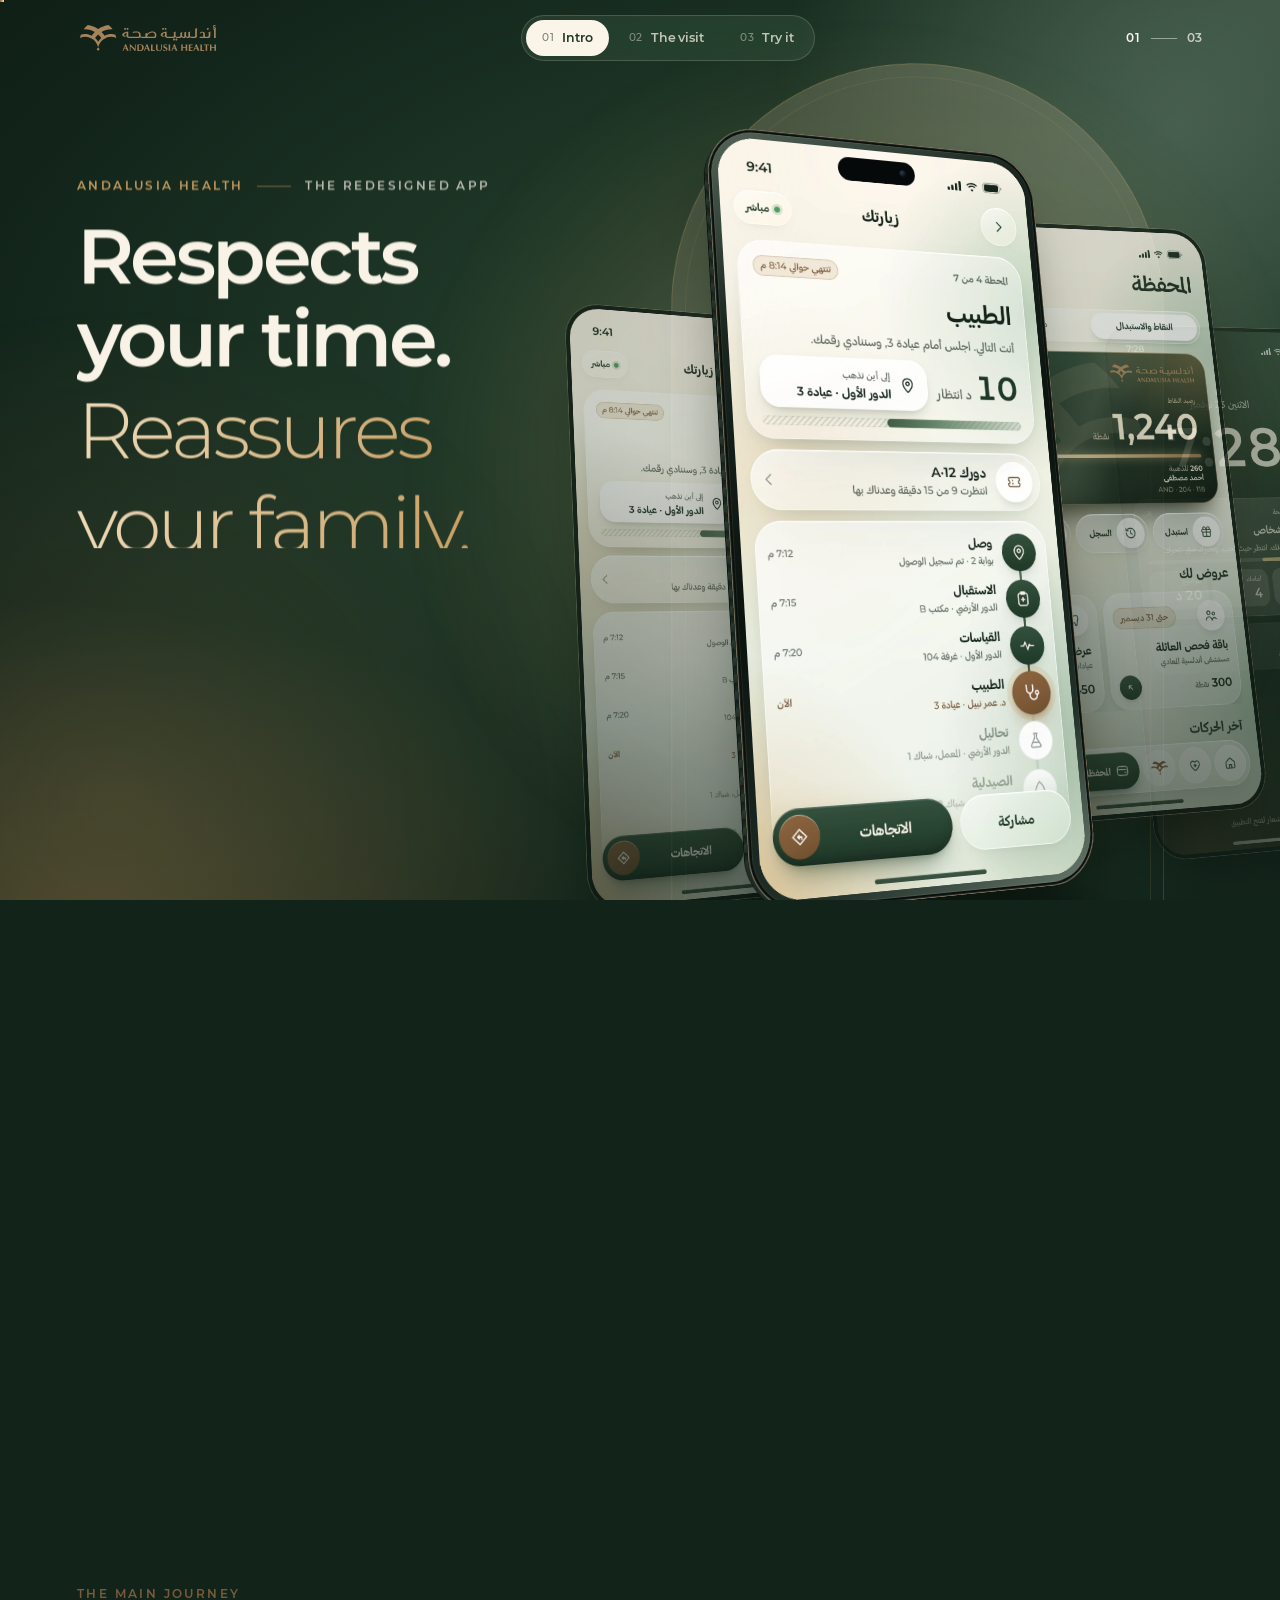
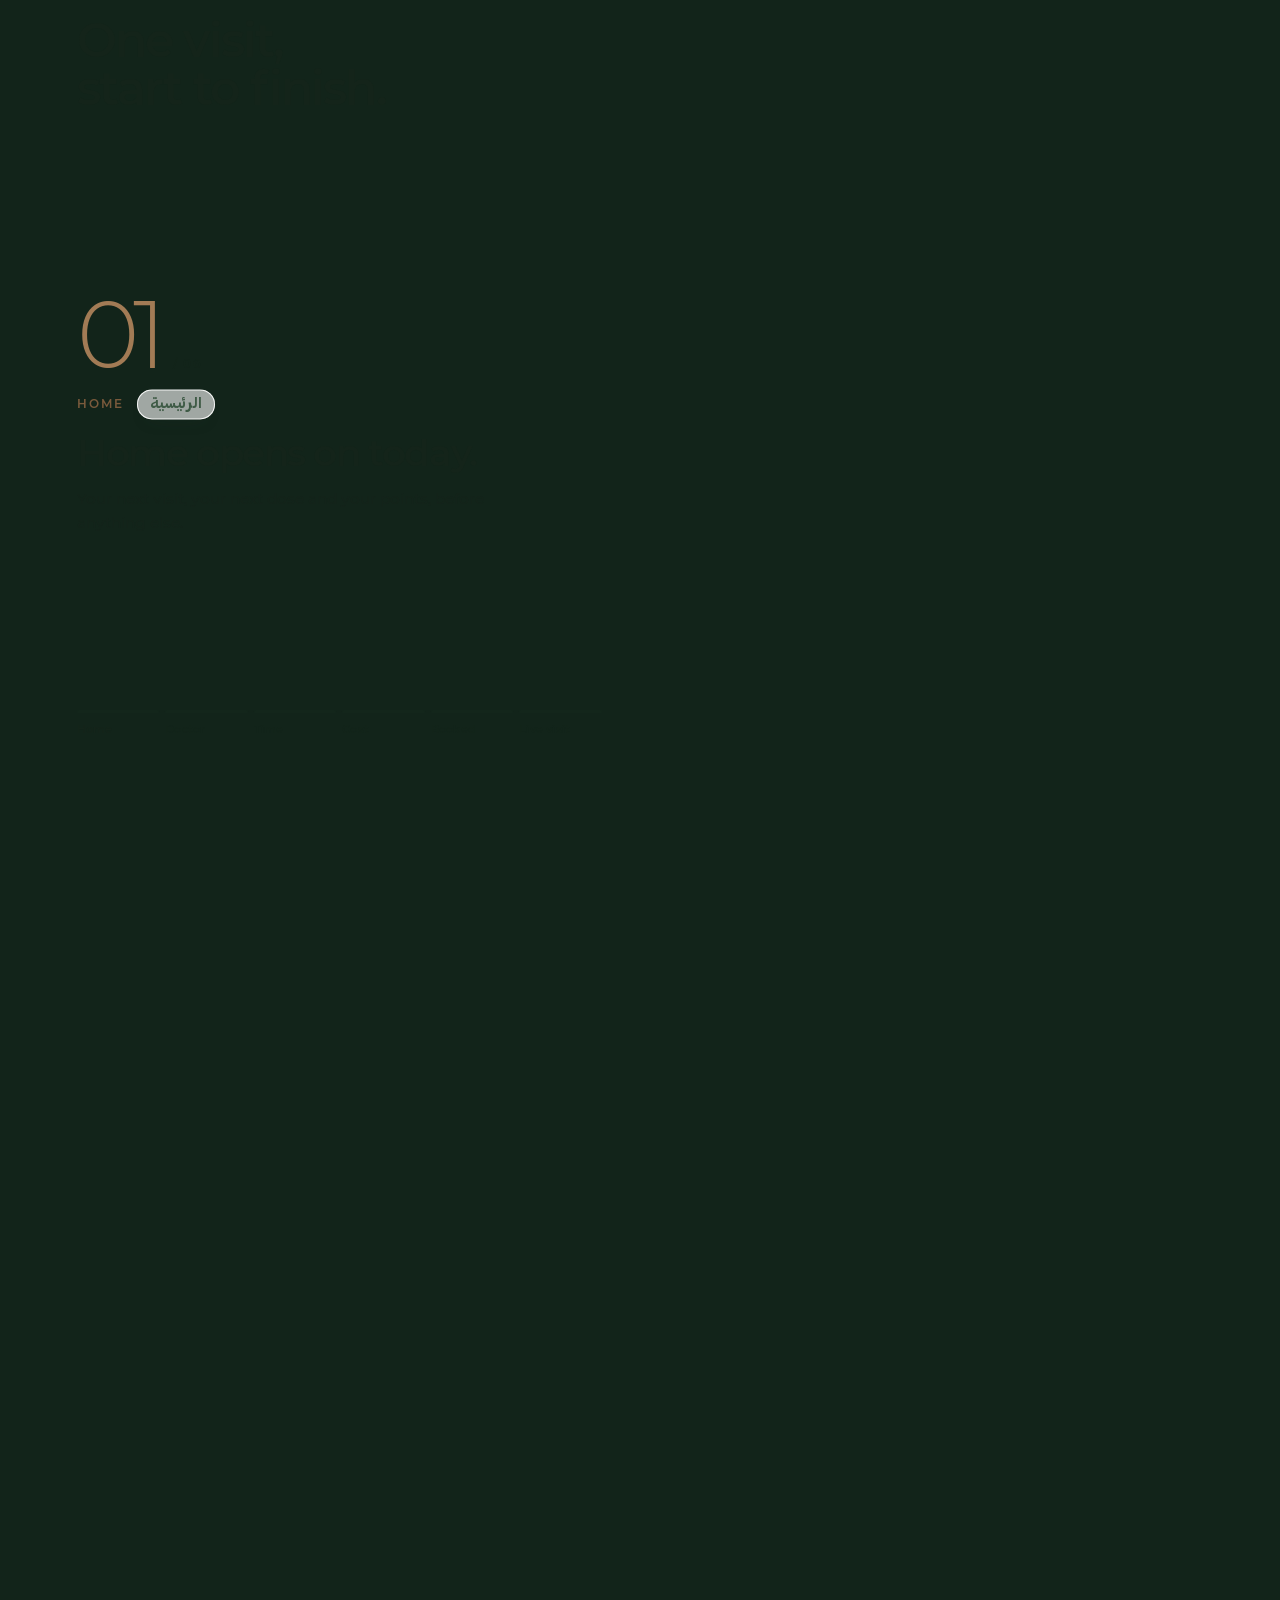
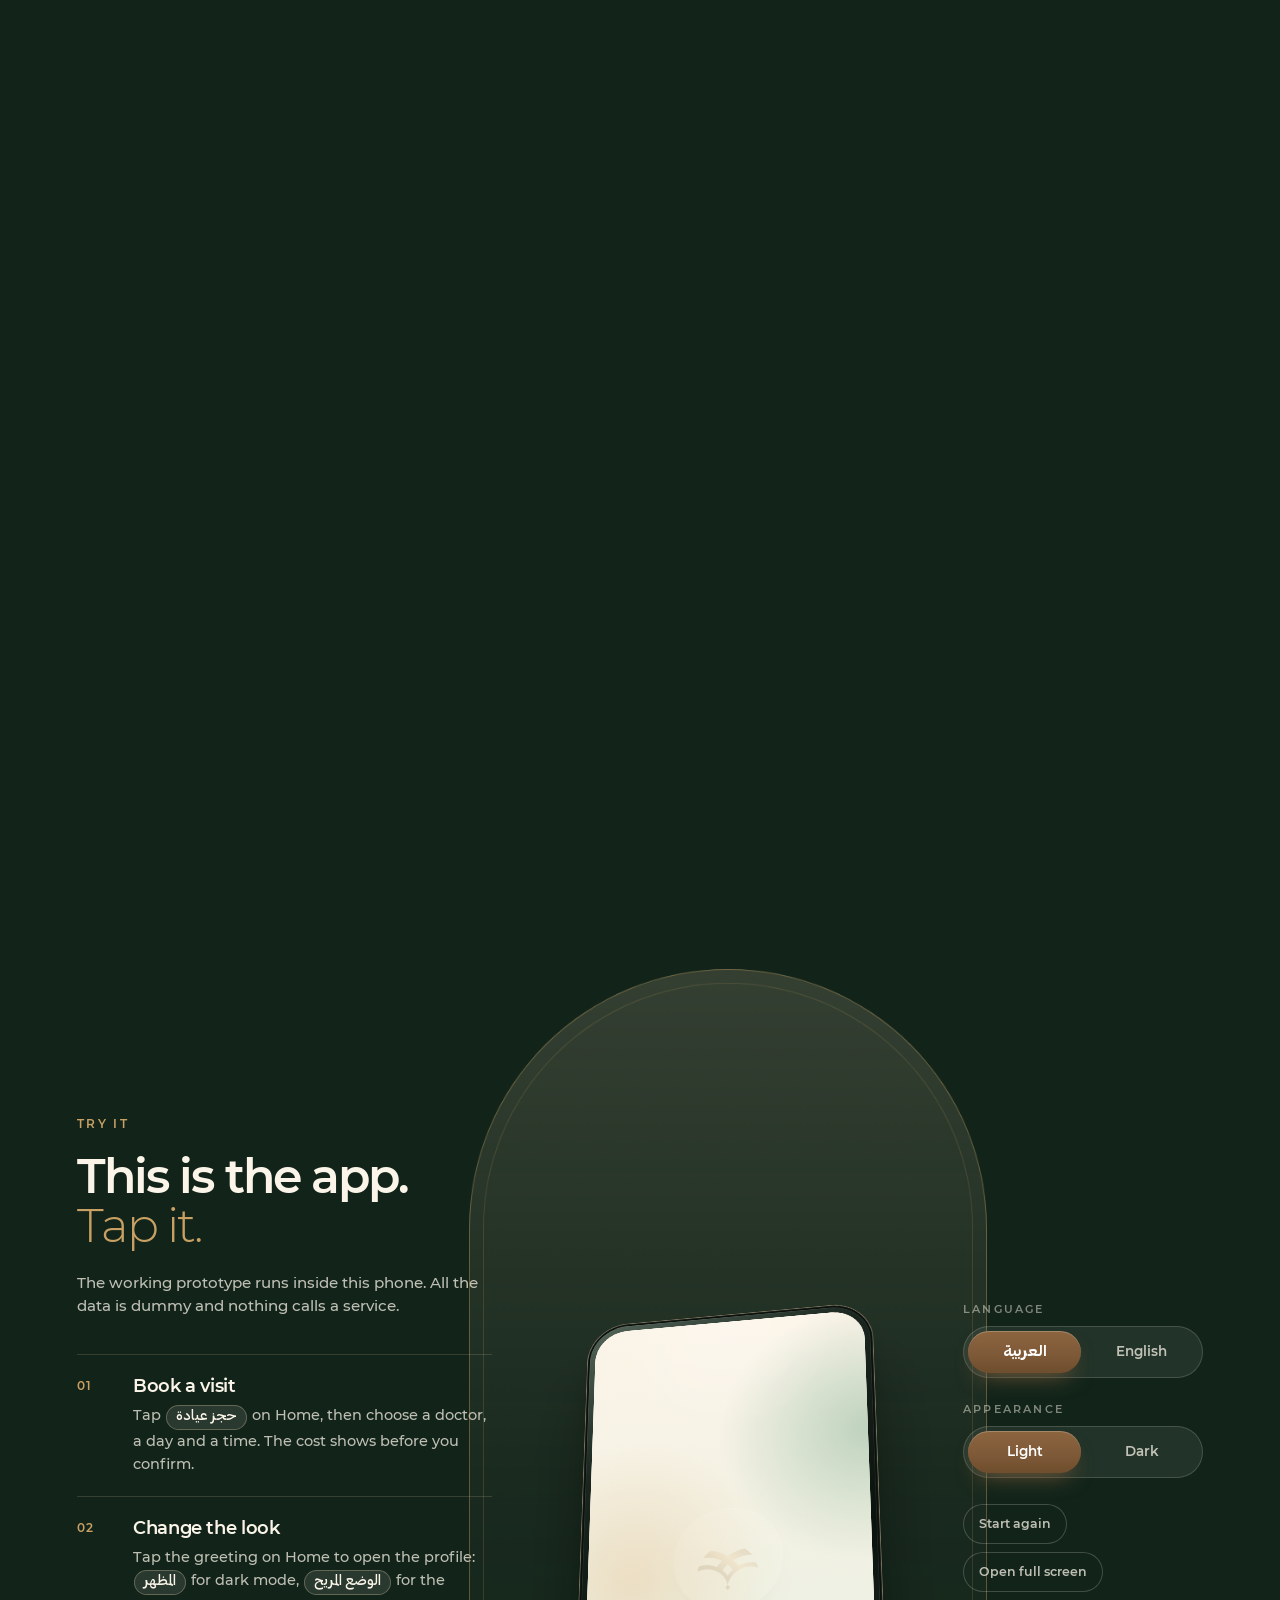
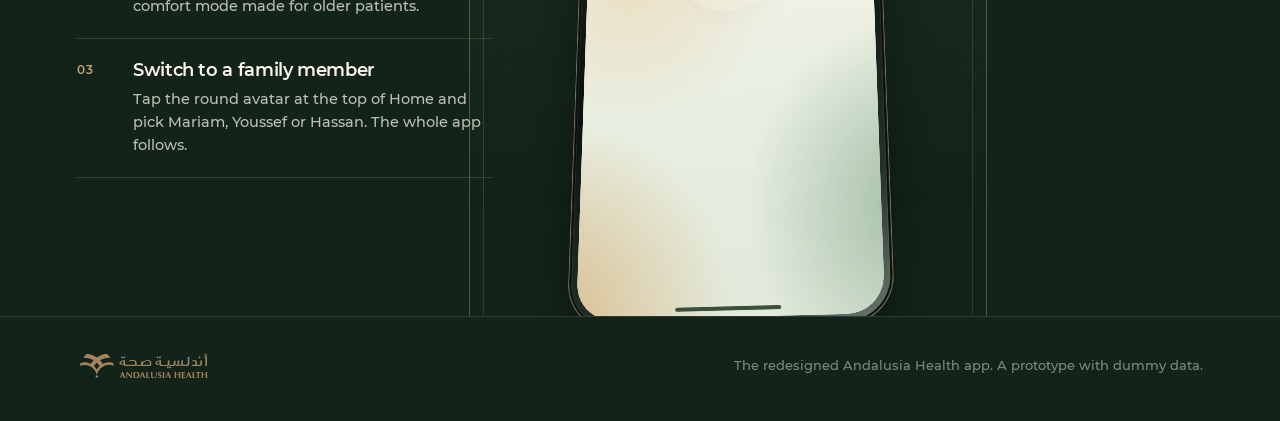
==== app-presentation/index.html @ 41d40d87 "App presentation: animated site, first part (intro, the visit, try it) Co-Authored-By: Claude Opus 5" ====
<!doctype html>
<html lang="en">
<head>
<meta charset="utf-8">
<meta name="viewport" content="width=device-width, initial-scale=1, viewport-fit=cover">
<meta name="theme-color" content="#12241A">
<meta name="format-detection" content="telephone=no">
<link rel="icon" href="data:,">
<title>Andalusia Health — the redesigned app</title>
<link rel="stylesheet" href="css/base.css">
<link rel="stylesheet" href="css/stage.css">
<link rel="stylesheet" href="css/sections.css">
</head>
<body data-tone="dark">
<!--
  Andalusia app presentation. Static, no libraries, no network; opens from file:// and from a sub-path.
  Layers, back to front:  .atmo (fixed light)  ·  main (sections, text)  ·  .stage (fixed 3D phone, shared by the hero and the journey)  ·  .top / .dock (chrome)
  URL switches:  ?static=1  intro finished, no smoothing (stills)   ·   ?capture=1  no clock of its own; driven by window.__site.frame(dtMs, scrollY)
  Scripts are classic (file:// blocks modules). Order matters: data, engine, stage, try, main.
-->

<div class="atmo" aria-hidden="true">
  <div class="atmo-dark"></div>
  <div class="atmo-light"></div>
  <div class="orb orb-a"></div>
  <div class="orb orb-b"></div>
  <div class="words" id="words"></div>
</div>

<header class="top">
  <a class="brand" href="#hero" aria-label="Andalusia Health, back to the start"><img src="assets/brand/lockup.svg" alt="Andalusia Health" width="228" height="51"></a>
  <nav class="dock" id="dock" aria-label="Sections"></nav>
  <div class="count" aria-hidden="true"><b id="count-now">01</b><i></i><span id="count-all">03</span></div>
</header>
<div class="progress" aria-hidden="true"><i id="progress"></i></div>

<!-- the phone: one actor for the hero and the journey -->
<div class="stage" id="stage" aria-hidden="true">
  <div class="rig" id="rig">
    <div class="halo"></div>
    <div class="arch arch-dark"><i></i></div>
    <div class="arch arch-light"><i></i></div>
    <div class="ghosts" id="ghosts"></div>
    <div class="ph-shadow"></div>
    <div class="phone" id="phone">
      <div class="ph-edges" id="ph-edges"></div>
      <div class="ph-body"></div>
      <div class="ph-screen" id="ph-screen"><div class="ph-veil" id="ph-veil"></div></div>
      <div class="ph-island"></div>
      <div class="ph-glare"><i id="ph-glare"></i></div>
      <div class="lifts" id="lifts"></div>
    </div>
  </div>
</div>

<main id="main">

  <!-- ============ HERO ============ -->
  <section class="sec hero" id="hero" data-nav="Intro">
    <div class="hero-copy" id="hero-copy">
      <p class="eyebrow rv" data-d="0.55"><span>Andalusia Health</span><i></i><span>the redesigned app</span></p>
      <h1 class="display">
        <span class="ln"><span class="rv" data-d="0.7">Respects</span></span>
        <span class="ln"><span class="rv" data-d="0.8">your time.</span></span>
        <span class="ln soft"><span class="rv" data-d="0.95">Reassures</span></span>
        <span class="ln soft"><span class="rv" data-d="1.05">your family.</span></span>
      </h1>
      <p class="lede rv" data-d="1.3">One app for the whole visit, from finding a doctor to the pharmacy. It is built as a working prototype, in Arabic and English, and you can tap it further down this page.</p>
      <ul class="facts rv" data-d="1.5">
        <li><b>264</b><span>named screens and states</span></li>
        <li><b>13</b><span>new features</span></li>
        <li><b>6</b><span>layers over every screen</span></li>
      </ul>
    </div>
    <a class="cue" href="#journey" id="cue"><span>Scroll</span><i></i></a>
  </section>

  <!-- ============ SECTION A — ONE VISIT, START TO FINISH (pinned) ============ -->
  <section class="sec journey" id="journey" data-nav="The visit">
    <div class="j-pin">
      <div class="j-copy">
        <header class="j-head">
          <p class="eyebrow dark"><span>The main journey</span></p>
          <h2 class="title">One visit, <br>start to finish.</h2>
        </header>
        <div class="j-steps" id="j-steps"></div>
        <ol class="j-rail" id="j-rail"></ol>
      </div>
    </div>
  </section>

  <!-- ============ SECTION B — TRY IT (live prototype) ============ -->
  <section class="sec try" id="try" data-nav="Try it">
    <div class="try-grid">
      <div class="try-copy">
        <p class="eyebrow"><span>Try it</span></p>
        <h2 class="title light">This is the app.<br><span class="soft">Tap it.</span></h2>
        <p class="lede">The working prototype runs inside this phone. All the data is dummy and nothing calls a service.</p>
        <ol class="hints">
          <li><b>01</b><div><h3>Book a visit</h3><p>Tap <span class="ar" lang="ar" dir="rtl">حجز عيادة</span> on Home, then choose a doctor, a day and a time. The cost shows before you confirm.</p></div></li>
          <li><b>02</b><div><h3>Change the look</h3><p>Tap the greeting on Home to open the profile: <span class="ar" lang="ar" dir="rtl">المظهر</span> for dark mode, <span class="ar" lang="ar" dir="rtl">الوضع المريح</span> for the comfort mode made for older patients.</p></div></li>
          <li><b>03</b><div><h3>Switch to a family member</h3><p>Tap the round avatar at the top of Home and pick Mariam, Youssef or Hassan. The whole app follows.</p></div></li>
        </ol>
      </div>

      <div class="try-phone" id="try-phone">
        <div class="arch arch-try"><i></i></div>
        <div class="live" id="live">
          <div class="live-body"></div>
          <div class="live-screen" id="live-screen">
            <img class="live-poster" id="live-poster" src="assets/screens/home_ar.webp" alt="" loading="lazy" decoding="async">
            <!-- the iframe is added by js/try.js while the page is at rest (the app is a 2 MB single file) -->
            <button type="button" class="live-gate" id="live-gate" hidden><span>Tap to use the app</span></button>
          </div>
        </div>
      </div>

      <div class="try-ctl" id="try-ctl">
        <div class="ctl">
          <span class="ctl-label">Language</span>
          <div class="seg" role="group" aria-label="App language">
            <button type="button" data-lang="ar" class="on" aria-pressed="true"><span class="ar" lang="ar">العربية</span></button>
            <button type="button" data-lang="en" aria-pressed="false">English</button>
          </div>
        </div>
        <div class="ctl">
          <span class="ctl-label">Appearance</span>
          <div class="seg" role="group" aria-label="App appearance">
            <button type="button" data-theme="light" class="on" aria-pressed="true">Light</button>
            <button type="button" data-theme="dark" aria-pressed="false">Dark</button>
          </div>
        </div>
        <div class="ctl ctl-row">
          <button type="button" class="ghost-btn" id="live-restart">Start again</button>
          <a class="ghost-btn" id="live-open" href="assets/app/index.html?lang=ar" target="_blank" rel="noopener">Open full screen</a>
        </div>
      </div>
    </div>
  </section>

  <!-- ============ later sections (ticket 002): empty anchors, in order. Remove `hidden`, add data-nav="Label", fill. ============ -->
  <section class="sec slot" id="features" hidden data-slot="The 13 new features (FEATURES.md 1 to 13), one block each"></section>
  <section class="sec slot" id="layers" hidden data-slot="The six layers: first run, family accounts, comfort mode, dark mode, Arabic right-to-left, presentation mode"></section>
  <section class="sec slot" id="design-system" hidden data-slot="Design system: Andalusia Glass (tokens, type, glass recipe, components)"></section>
  <section class="sec slot" id="before-after" hidden data-slot="Before and after: UX audit, 40 findings"></section>
  <section class="sec slot" id="proposals" hidden data-slot="The two proposals (AI recommendation, needs an operations decision): compensation points at 15 minutes, two-minute call back"></section>
  <section class="sec slot" id="close" hidden data-slot="Close"></section>

</main>

<footer class="foot">
  <img src="assets/brand/lockup.svg" alt="Andalusia Health" width="228" height="51" loading="lazy">
  <p>The redesigned Andalusia Health app. A prototype with dummy data.</p>
</footer>

<script src="js/data.js"></script>
<script src="js/engine.js"></script>
<script src="js/stage.js"></script>
<script src="js/try.js"></script>
<script src="js/main.js"></script>
</body>
</html>
---- app-presentation/css/base.css ----
/* Andalusia app presentation — base: fonts, tokens, type, atmosphere, chrome (ticket 001).
   Colours are the app's own tokens (../10_redesign_film/02_design/tokens.css). Ink is green-black, never grey. Bronze = "yours / selected", green = "act". */

@font-face { font-family: 'Montserrat'; font-weight: 300; font-display: swap; src: url('../assets/fonts/Montserrat-Light.ttf') format('truetype'); }
@font-face { font-family: 'Montserrat'; font-weight: 400; font-display: swap; src: url('../assets/fonts/Montserrat-Regular.ttf') format('truetype'); }
@font-face { font-family: 'Montserrat'; font-weight: 500; font-display: swap; src: url('../assets/fonts/Montserrat-Medium.ttf') format('truetype'); }
@font-face { font-family: 'Montserrat'; font-weight: 600; font-display: swap; src: url('../assets/fonts/Montserrat-SemiBold.ttf') format('truetype'); }
@font-face { font-family: 'Graphik Arabic'; font-weight: 400; font-display: swap; src: url('../assets/fonts/GraphikArabic-Regular.ttf') format('truetype'); }
@font-face { font-family: 'Graphik Arabic'; font-weight: 500; font-display: swap; src: url('../assets/fonts/GraphikArabic-Medium.ttf') format('truetype'); }
@font-face { font-family: 'Graphik Arabic'; font-weight: 600; font-display: swap; src: url('../assets/fonts/GraphikArabic-Semibold.ttf') format('truetype'); }
@font-face { font-family: 'Graphik Arabic'; font-weight: 700; font-display: swap; src: url('../assets/fonts/GraphikArabic-Bold.ttf') format('truetype'); }

:root {
  --green-950: #0A150E;
  --green-940: #12241A;
  --green-900: #1F3828;
  --green-800: #2F4A38;
  --green-700: #3F5B46;
  --green-500: #5E7F63;
  --sage-300: #BFD3C3;
  --sage-200: #DDEADF;
  --sage-100: #EDF3EC;
  --bronze-700: #7A5A3C;
  --bronze-600: #A27B55;
  --gold: #A5845B;
  --bronze-400: #C9A063;
  --bronze-200: #E9D3B0;
  --cream: #FBF4E8;
  --cream-deep: #F3E7D3;
  --ink: #14241A;
  --ink-2: rgba(20, 36, 26, 0.68);
  --ink-3: rgba(20, 36, 26, 0.46);
  --on-dark: #FBF4E8;
  --on-dark-2: rgba(251, 244, 232, 0.74);
  --on-dark-3: rgba(251, 244, 232, 0.48);

  --font: 'Montserrat', 'Graphik Arabic', system-ui, sans-serif;
  --font-ar: 'Graphik Arabic', 'Montserrat', system-ui, sans-serif;
  --ease: cubic-bezier(0.2, 0.8, 0.2, 1);                     /* the app's own curve (FLOW_MAP, motion system) */

  --pad: clamp(22px, 6vw, 104px);                              /* page gutter */
  --top-h: 76px;
}

/* chrome follows the light behind it: js sets data-tone on body */
body[data-tone="dark"]  { --fg: var(--on-dark); --fg-2: var(--on-dark-2); --fg-3: var(--on-dark-3); --hair: rgba(233, 211, 176, 0.2); --chip: rgba(251, 244, 232, 0.07); --chip-edge: rgba(251, 244, 232, 0.16); --chip-on: var(--cream); --chip-on-fg: var(--green-900); }
body[data-tone="light"] { --fg: var(--ink); --fg-2: var(--ink-2); --fg-3: var(--ink-3); --hair: rgba(31, 56, 40, 0.16); --chip: rgba(255, 255, 255, 0.5); --chip-edge: rgba(255, 255, 255, 0.85); --chip-on: var(--green-900); --chip-on-fg: var(--cream); }

*, *::before, *::after { box-sizing: border-box; }
html { -webkit-text-size-adjust: 100%; text-size-adjust: 100%; scrollbar-width: none; }
html::-webkit-scrollbar { display: none; }
body { margin: 0; background: var(--green-940); color: var(--on-dark); font: 500 16px/1.5 var(--font); font-feature-settings: 'tnum' 1, 'lnum' 1; -webkit-font-smoothing: antialiased; -moz-osx-font-smoothing: grayscale; overflow-x: hidden; }
img { display: block; max-width: 100%; }
a { color: inherit; text-decoration: none; }
button { font: inherit; color: inherit; background: none; border: 0; padding: 0; cursor: pointer; }
h1, h2, h3, p, ul, ol { margin: 0; padding: 0; }
ul, ol { list-style: none; }
.ar { font-family: var(--font-ar); letter-spacing: 0; }
:focus-visible { outline: 2px solid var(--bronze-400); outline-offset: 3px; border-radius: 8px; }

/* ---------------------------------------------------------------- type */
.eyebrow { display: flex; align-items: center; gap: 14px; font: 600 12px/1 var(--font); letter-spacing: 0.2em; text-transform: uppercase; color: var(--bronze-400); }
.eyebrow i { width: 34px; height: 1px; background: currentColor; opacity: 0.6; }
.eyebrow span + i + span { color: var(--on-dark-2); }
.eyebrow.dark { color: var(--bronze-700); }
.display { font: 600 clamp(44px, 6.1vw, 104px)/0.98 var(--font); letter-spacing: -0.045em; color: var(--cream); }
.display .ln { display: block; overflow: hidden; padding: 0.04em 0 0.24em; margin: -0.04em 0 -0.24em; }
.display .ln > span { display: block; }
.display .soft { font-weight: 300; letter-spacing: -0.05em; color: var(--bronze-200); }
.display .ln.soft { padding-bottom: 0.02em; }
.display .soft > span { background: linear-gradient(100deg, #F1DDBB 0%, #C9A063 62%, #A5845B 100%); -webkit-background-clip: text; background-clip: text; color: transparent; padding: 0 0.06em 0.22em 0; }   /* the padding keeps the descenders inside the painted area */
.title { font: 600 clamp(32px, 3.7vw, 60px)/1.02 var(--font); letter-spacing: -0.04em; color: var(--ink); }
.title.light { color: var(--cream); }
.title .soft { font-weight: 300; color: var(--bronze-400); }
.lede { font: 500 clamp(15px, 1.18vw, 19px)/1.55 var(--font); color: var(--on-dark-2); max-width: 34em; }

/* ---------------------------------------------------------------- atmosphere (fixed; opacity and transform only) */
.atmo { position: fixed; inset: 0; z-index: 0; overflow: hidden; pointer-events: none; contain: strict; }
.atmo-dark, .atmo-light { position: absolute; inset: 0; }
.atmo-dark {
  background:
    radial-gradient(70% 60% at 6% 104%, rgba(201, 160, 99, 0.26) 0%, rgba(201, 160, 99, 0) 62%),
    radial-gradient(60% 55% at 100% 0%, rgba(94, 127, 99, 0.34) 0%, rgba(94, 127, 99, 0) 64%),
    radial-gradient(120% 95% at 72% 44%, #2C4735 0%, #1F3828 30%, #12241A 64%, #0A150E 100%);
}
.atmo-light {
  opacity: 0; will-change: opacity;
  background:
    radial-gradient(64% 56% at 0% 100%, rgba(233, 211, 176, 0.95) 0%, rgba(233, 211, 176, 0) 64%),
    radial-gradient(58% 60% at 100% 78%, rgba(191, 211, 195, 0.9) 0%, rgba(191, 211, 195, 0) 66%),
    radial-gradient(50% 44% at 96% 0%, rgba(221, 234, 223, 0.95) 0%, rgba(221, 234, 223, 0) 70%),
    linear-gradient(180deg, #FBF4E8 0%, #F4F1E4 46%, #E4EDE2 100%);
}
.orb { position: absolute; border-radius: 50%; will-change: transform; }
.orb-a { width: 78vmax; height: 78vmax; left: -30vmax; top: 34vh; background: radial-gradient(closest-side, rgba(201, 160, 99, 0.16), rgba(201, 160, 99, 0)); }
.orb-b { width: 64vmax; height: 64vmax; right: -24vmax; top: -22vmax; background: radial-gradient(closest-side, rgba(191, 211, 195, 0.2), rgba(191, 211, 195, 0)); }
/* the screen names of the journey, very large, behind the phone */
.words { position: absolute; inset: 0; }
.words span { position: absolute; left: 0; right: 0; top: 50%; margin-top: -0.62em; text-align: center; white-space: nowrap; font: 700 200px/1.24 var(--font-ar); color: rgba(31, 56, 40, 0.048); opacity: 0; will-change: transform, opacity; direction: rtl; }

/* ---------------------------------------------------------------- chrome: lock-up, section dock, counter, progress */
.top { position: fixed; z-index: 30; left: 0; right: 0; top: 0; height: var(--top-h); padding: 0 var(--pad); display: flex; align-items: center; justify-content: space-between; pointer-events: none; opacity: 0; }
.top > * { pointer-events: auto; }
.brand img { height: 32px; width: auto; }
.dock { display: flex; gap: 4px; padding: 5px; border-radius: 999px; background: var(--chip); box-shadow: inset 0 0 0 1px var(--chip-edge); -webkit-backdrop-filter: blur(18px) saturate(140%); backdrop-filter: blur(18px) saturate(140%); transition: background 0.5s var(--ease), box-shadow 0.5s var(--ease); }
.dock a { position: relative; display: flex; align-items: center; gap: 8px; height: 36px; padding: 0 16px; border-radius: 999px; font: 600 12.5px/1 var(--font); letter-spacing: -0.005em; color: var(--fg-2); transition: color 0.4s var(--ease), background 0.4s var(--ease); white-space: nowrap; }
.dock a b { font-weight: 500; font-size: 10.5px; letter-spacing: 0.04em; opacity: 0.6; }
.dock a:hover { color: var(--fg); }
.dock a.on { background: var(--chip-on); color: var(--chip-on-fg); }
.count { display: flex; align-items: center; gap: 10px; font: 600 12px/1 var(--font); letter-spacing: 0.06em; color: var(--fg-2); transition: color 0.5s var(--ease); min-width: 86px; justify-content: flex-end; }
.count b { color: var(--fg); font-weight: 600; }
.count i { width: 26px; height: 1px; background: var(--fg-3); }
.progress { position: fixed; z-index: 31; left: 0; right: 0; top: 0; height: 2px; pointer-events: none; }
.progress i { display: block; height: 100%; width: 100%; transform-origin: 0 50%; transform: scaleX(0); background: linear-gradient(90deg, #8C653F, #C9A063 60%, #E9D3B0); will-change: transform; }

/* ---------------------------------------------------------------- sections: shared */
main { position: relative; z-index: 3; max-width: 100vw; }
.sec { position: relative; }
.sec[hidden] { display: none; }
.foot { position: relative; z-index: 3; display: flex; align-items: center; justify-content: space-between; gap: 24px; padding: 34px var(--pad) 40px; border-top: 1px solid rgba(233, 211, 176, 0.14); color: var(--on-dark-3); font-size: 13px; }
.foot img { height: 30px; width: auto; }

/* text that rises out of a mask on load (js sets --rv from 0 to 1) */
.rv { --rv: 0; transform: translate3d(0, calc((1 - var(--rv)) * 105%), 0); opacity: calc(var(--rv) * 1.6); will-change: transform, opacity; }
.lede.rv, .facts.rv, .eyebrow.rv, .cue.rv { transform: translate3d(0, calc((1 - var(--rv)) * 26px), 0); opacity: var(--rv); }

@media (max-width: 760px) {
  :root { --top-h: 60px; }
  .brand img { height: 26px; }
  /* on a phone, content scrolls under the lock-up: a soft backing in the colour of the light behind it */
  .top::before { content: ''; position: absolute; left: 0; right: 0; top: 0; height: 92px; z-index: -1; pointer-events: none; transition: opacity 0.5s var(--ease); background: linear-gradient(180deg, rgba(13, 27, 19, 0.94) 0%, rgba(13, 27, 19, 0.8) 52%, rgba(13, 27, 19, 0) 100%); }
  body[data-tone="light"] .top::before { opacity: 0; }
  .top .dock { position: fixed; left: 50%; bottom: calc(14px + env(safe-area-inset-bottom, 0px)); transform: translateX(-50%); }
  .dock a { height: 40px; padding: 0 15px; }
  .dock a:not(.on) span { display: none; }
  .dock a:not(.on) b { font-size: 12px; opacity: 0.8; }
  .foot { flex-direction: column; align-items: flex-start; padding-bottom: 96px; }
}

@media (prefers-reduced-motion: reduce) {
  .dock, .dock a, .count { transition: none; }
}
---- app-presentation/css/stage.css ----
/* Andalusia app presentation — the 3D phone stage (ticket 001).
   One fixed phone, shared by the hero and the journey. Everything is in the app's 390 x 844 space (body 414 x 868) and scaled by js.
   Only transform and opacity change per frame. No opacity on .rig or .phone: it would flatten the 3D. */

.stage { position: fixed; inset: 0; z-index: 2; visibility: hidden; pointer-events: none; overflow: hidden; perspective: 1700px; contain: strict; }
.rig { position: absolute; left: 0; top: 0; width: 0; height: 0; transform-style: preserve-3d; will-change: transform; }

/* light behind the phone */
.halo { position: absolute; left: -620px; top: -620px; width: 1240px; height: 1240px; border-radius: 50%; background: radial-gradient(closest-side, rgba(233, 211, 176, 0.3), rgba(201, 160, 99, 0.1) 46%, rgba(201, 160, 99, 0) 72%); will-change: transform, opacity; }

/* the arch: the app's own signature (a luminous niche with a hairline bronze inner line) */
.arch { position: absolute; left: -300px; top: -560px; width: 600px; height: 1180px; border-radius: 300px 300px 36px 36px; will-change: transform, opacity; }
.arch i { position: absolute; inset: 16px; border-radius: 284px 284px 24px 24px; }
.arch-dark { background: linear-gradient(180deg, rgba(233, 211, 176, 0.24) 0%, rgba(233, 211, 176, 0.07) 46%, rgba(233, 211, 176, 0) 82%); box-shadow: inset 0 0 0 1px rgba(201, 160, 99, 0.42); }
.arch-dark i { box-shadow: inset 0 0 0 1px rgba(201, 160, 99, 0.2); }
.arch-light { opacity: 0; background: linear-gradient(180deg, rgba(255, 255, 255, 0.82) 0%, rgba(255, 255, 255, 0.36) 50%, rgba(255, 255, 255, 0) 86%); box-shadow: inset 0 0 0 1px rgba(255, 255, 255, 0.9), 0 40px 90px -50px rgba(31, 56, 40, 0.3); }
.arch-light i { box-shadow: inset 0 0 0 1px rgba(162, 123, 85, 0.34); }

/* other screens of the app, fanned out behind the phone */
.ghosts { position: absolute; left: 0; top: 0; transform-style: preserve-3d; }
.ghost { position: absolute; left: -195px; top: -422px; width: 390px; height: 844px; border-radius: 46px; overflow: hidden; background: #1a2a20; box-shadow: 0 0 0 6px #0c1711, 0 0 0 7px rgba(233, 211, 176, 0.26), 0 60px 90px -30px rgba(0, 0, 0, 0.55); will-change: transform, opacity; opacity: 0; backface-visibility: hidden; }
.ghost img { width: 100%; height: 100%; }
.ghost::after { content: ''; position: absolute; inset: 0; background: linear-gradient(200deg, rgba(10, 21, 14, 0) 30%, rgba(10, 21, 14, 0.5) 100%); }

.ph-shadow { position: absolute; left: -330px; top: 270px; width: 660px; height: 300px; border-radius: 50%; background: radial-gradient(closest-side, rgba(4, 10, 6, 0.6), rgba(4, 10, 6, 0.26) 52%, rgba(4, 10, 6, 0) 76%); will-change: transform, opacity; }

/* ---------------------------------------------------------------- the phone */
.phone { position: absolute; left: -207px; top: -434px; width: 414px; height: 868px; transform-style: preserve-3d; will-change: transform; }
.ph-edges { position: absolute; inset: 0; transform-style: preserve-3d; }
.ph-edges i { position: absolute; inset: 0; border-radius: 59px; background: #121c16; }
.ph-edges i:nth-child(odd) { background: #2b3a31; }
.ph-edges i:last-child { background: #0b120e; box-shadow: 0 50px 80px -20px rgba(4, 10, 6, 0.5); }
.ph-body { position: absolute; inset: 0; border-radius: 59px; background: linear-gradient(150deg, #56675b 0%, #1a261f 22%, #0b120e 52%, #22312a 82%, #6a7a6d 100%); box-shadow: inset 0 0 0 1.2px rgba(233, 211, 176, 0.5), inset 0 0 0 4px #0a100c, inset 0 0 0 5px rgba(255, 255, 255, 0.07); }
.ph-screen { position: absolute; left: 12px; top: 12px; width: 390px; height: 844px; border-radius: 47px; overflow: hidden; background: #f4eee1; transform: translateZ(0.5px); }
.scr { position: absolute; inset: 0; will-change: transform, opacity; visibility: hidden; backface-visibility: hidden; }
.scr img { width: 100%; height: 100%; }
.scr i { position: absolute; inset: 0; background: #14241A; opacity: 0; will-change: opacity; }
.plate { position: absolute; z-index: 10; overflow: hidden; opacity: 0; visibility: hidden; will-change: opacity; }
.plate img { position: absolute; max-width: none; width: 390px; height: 844px; filter: blur(20px) saturate(0.75) brightness(0.92); }
.plate::after { content: ''; position: absolute; inset: 0; border-radius: inherit; box-shadow: inset 0 3px 14px rgba(20, 36, 26, 0.26), inset 0 0 0 1px rgba(20, 36, 26, 0.06); }
.ph-veil { position: absolute; inset: 0; z-index: 20; background: #14241A; opacity: 0; will-change: opacity; pointer-events: none; }
.ph-island { position: absolute; left: 50%; top: 23px; width: 98px; height: 29px; margin-left: -49px; border-radius: 16px; background: #06090a; transform: translateZ(0.8px); box-shadow: inset 0 0 0 1px rgba(255, 255, 255, 0.05); }
.ph-island::after { content: ''; position: absolute; right: 11px; top: 10px; width: 9px; height: 9px; border-radius: 50%; background: radial-gradient(circle at 35% 35%, #2b3f52, #0a0f14 62%); }
.ph-glare { position: absolute; left: 12px; top: 12px; width: 390px; height: 844px; border-radius: 47px; overflow: hidden; transform: translateZ(1px); }
.ph-glare i { position: absolute; left: -100%; top: 0; width: 300%; height: 100%; background: linear-gradient(105deg, rgba(255, 255, 255, 0) 38%, rgba(255, 255, 255, 0.2) 47%, rgba(255, 255, 255, 0.05) 52%, rgba(255, 255, 255, 0) 60%); will-change: transform, opacity; }

/* cards of the screen lifted off the glass: the same pixels, cut out and brought forward */
.lifts { position: absolute; left: 12px; top: 12px; width: 390px; height: 844px; transform-style: preserve-3d; }
.lift { position: absolute; will-change: transform, opacity; opacity: 0; transform-style: preserve-3d; }
.lift .cut { position: absolute; inset: 0; overflow: hidden; box-shadow: inset 0 0 0 1px rgba(255, 255, 255, 0.7); }
.lift .cut img { position: absolute; max-width: none; width: 390px; height: 844px; }
.lift .cut::after { content: ''; position: absolute; inset: 0; border-radius: inherit; box-shadow: inset 0 0 0 1px rgba(255, 255, 255, 0.75), inset 0 1.5px 0 rgba(255, 255, 255, 0.95); }
.lift .sh { position: absolute; left: 6%; right: 6%; top: 30%; bottom: -22%; border-radius: 40px; background: radial-gradient(closest-side, rgba(20, 36, 26, 0.5), rgba(20, 36, 26, 0)); transform: translateZ(-1px); will-change: opacity; }
---- app-presentation/css/sections.css ----
/* Andalusia app presentation — sections: hero, the journey (pinned), try it (ticket 001). */

/* ================================================================ HERO */
.hero { height: 165vh; height: 165svh; }
.hero-copy { position: sticky; top: 0; height: 100vh; height: 100svh; width: min(56vw, 860px); padding: calc(var(--top-h) + 2vh) 0 6vh var(--pad); display: flex; flex-direction: column; justify-content: center; gap: clamp(18px, 2.6vh, 30px); will-change: transform, opacity; }
.hero-copy .lede { max-width: 27em; }
.facts { display: flex; gap: clamp(18px, 2.4vw, 40px); margin-top: clamp(4px, 1.4vh, 16px); }
.facts li { display: flex; flex-direction: column; gap: 8px; padding-left: clamp(14px, 1.4vw, 22px); border-left: 1px solid rgba(233, 211, 176, 0.24); }
.facts b { font: 600 clamp(26px, 2.5vw, 40px)/1 var(--font); letter-spacing: -0.04em; color: var(--cream); }
.facts span { font: 500 12.5px/1.3 var(--font); color: var(--on-dark-3); max-width: 10em; }
.cue { position: absolute; left: var(--pad); top: calc(100vh - 64px); top: calc(100svh - 64px); display: flex; align-items: center; gap: 14px; font: 600 11px/1 var(--font); letter-spacing: 0.22em; text-transform: uppercase; color: var(--on-dark-2); }
.cue i { position: relative; width: 64px; height: 1px; background: rgba(233, 211, 176, 0.25); overflow: hidden; }
.cue i::after { content: ''; position: absolute; inset: 0; background: var(--bronze-400); transform: translateX(-100%); animation: cue 2.4s var(--ease) infinite; }
@keyframes cue { 0% { transform: translateX(-100%); } 55%, 100% { transform: translateX(100%); } }

/* ================================================================ SECTION A — THE JOURNEY */
.journey { height: 640vh; }                                        /* js sets the real height from the number of steps */
.j-pin { position: sticky; top: 0; height: 100vh; height: 100svh; overflow: hidden; }
.j-copy { position: absolute; left: var(--pad); top: calc(var(--top-h) + 3vh); bottom: 5vh; width: min(41vw, 600px); display: flex; flex-direction: column; }
.j-head { display: flex; flex-direction: column; gap: 16px; will-change: transform, opacity; }
.j-steps { position: relative; flex: 1; min-height: 0; }
.j-step { position: absolute; left: 0; right: 0; top: 50%; opacity: 0; will-change: transform, opacity; pointer-events: none; }
.j-step .in { transform: translateY(-46%); display: flex; flex-direction: column; gap: 14px; }
.j-step .num { display: flex; align-items: baseline; gap: 12px; font: 300 clamp(60px, 7.4vw, 124px)/0.86 var(--font); letter-spacing: -0.06em; color: var(--bronze-600); }
.j-step .num small { font: 600 12px/1 var(--font); letter-spacing: 0.14em; color: var(--ink-3); }
.j-step .k { display: flex; align-items: center; gap: 12px; font: 600 12px/1 var(--font); letter-spacing: 0.18em; text-transform: uppercase; color: var(--bronze-700); }
.j-step .k .ar { font: 600 15px/1 var(--font-ar); letter-spacing: 0; color: var(--green-700); padding: 7px 13px 8px; border-radius: 999px; background: rgba(255, 255, 255, 0.6); box-shadow: inset 0 0 0 1px rgba(255, 255, 255, 0.9), 0 8px 18px -12px rgba(31, 56, 40, 0.4); }
.j-step h3 { font: 600 clamp(26px, 2.9vw, 46px)/1.06 var(--font); letter-spacing: -0.038em; color: var(--ink); max-width: 13em; }
.j-step .note { font: 500 clamp(15px, 1.2vw, 18px)/1.55 var(--font); color: var(--ink-2); max-width: 27em; }

.j-rail { display: flex; gap: 6px; will-change: opacity; }
.j-rail li { flex: 1; min-width: 0; }
.j-rail button { display: block; width: 100%; text-align: left; padding: 12px 0 4px; }
.j-rail i { display: block; height: 3px; border-radius: 3px; background: rgba(31, 56, 40, 0.13); overflow: hidden; }
.j-rail i::after { content: ''; display: block; height: 100%; border-radius: 3px; background: linear-gradient(90deg, #8C653F, #A27B55); transform-origin: 0 50%; transform: scaleX(var(--f, 0)); }
.j-rail span { display: block; margin-top: 10px; font: 600 11px/1.2 var(--font); letter-spacing: 0.02em; color: var(--ink-3); white-space: nowrap; overflow: hidden; text-overflow: ellipsis; transition: color 0.3s var(--ease); }
.j-rail li.on span { color: var(--ink); }

/* ================================================================ SECTION B — TRY IT */
.try { overflow: hidden; overflow: clip; min-height: 100vh; min-height: 100svh; padding: clamp(96px, 15vh, 170px) var(--pad) clamp(80px, 12vh, 140px); display: flex; align-items: center; }
.try-grid { width: 100%; display: grid; grid-template-columns: minmax(0, 1fr) auto minmax(190px, 240px); align-items: center; column-gap: clamp(28px, 5vw, 96px); }
.try-copy { display: flex; flex-direction: column; gap: 22px; max-width: 560px; }
.try-copy .lede { max-width: 30em; }
.hints { margin-top: 14px; border-top: 1px solid rgba(233, 211, 176, 0.16); }
.hints li { display: flex; gap: 22px; padding: 20px 0; border-bottom: 1px solid rgba(233, 211, 176, 0.16); will-change: transform, opacity; }
.hints b { flex: none; width: 34px; font: 600 12px/1.9 var(--font); letter-spacing: 0.12em; color: var(--bronze-400); }
.hints h3 { font: 600 18px/1.25 var(--font); letter-spacing: -0.02em; color: var(--cream); }
.hints p { margin-top: 6px; font: 500 14.5px/1.6 var(--font); color: var(--on-dark-2); max-width: 31em; }
.hints .ar { display: inline-block; padding: 1px 10px 3px; margin: 0 1px; border-radius: 999px; font: 500 14px/1.5 var(--font-ar); color: var(--cream); background: rgba(251, 244, 232, 0.1); box-shadow: inset 0 0 0 1px rgba(233, 211, 176, 0.3); white-space: nowrap; }

.try-phone { position: relative; width: calc(414px * var(--ls, 0.8)); height: calc(868px * var(--ls, 0.8)); }
.arch-try { left: 50%; top: 50%; margin: -560px 0 0 -300px; transform: scale(calc(var(--ls, 0.8) * 1.04)); background: linear-gradient(180deg, rgba(233, 211, 176, 0.16) 0%, rgba(233, 211, 176, 0.04) 50%, rgba(233, 211, 176, 0) 84%); box-shadow: inset 0 0 0 1px rgba(201, 160, 99, 0.4); }
.arch-try i { box-shadow: inset 0 0 0 1px rgba(201, 160, 99, 0.2); }
.live { position: absolute; left: 50%; top: 50%; width: 414px; height: 868px; margin: -434px 0 0 -207px; transform-origin: 50% 50%; transform: scale(var(--ls, 0.8)); will-change: transform; }
.live-body { position: absolute; inset: 0; border-radius: 59px; background: linear-gradient(150deg, #56675b 0%, #1a261f 22%, #0b120e 52%, #22312a 82%, #6a7a6d 100%); box-shadow: inset 0 0 0 1.2px rgba(233, 211, 176, 0.5), inset 0 0 0 4px #0a100c, inset 0 0 0 5px rgba(255, 255, 255, 0.07), 0 70px 120px -40px rgba(3, 8, 5, 0.75), 0 30px 50px -30px rgba(3, 8, 5, 0.6); }
.live-screen { position: absolute; left: 12px; top: 12px; width: 390px; height: 844px; border-radius: 47px; overflow: hidden; background: #f4eee1; }
.live-screen iframe { position: absolute; left: -25px; top: -58px; width: 440px; height: 960px; border: 0; background: #17191a; opacity: 0; transition: opacity 0.5s var(--ease); }
.live-screen.ready iframe { opacity: 1; }
.live-poster { position: absolute; inset: 0; width: 100%; height: 100%; }
/* touch screens: a swipe on the phone scrolls the page until the visitor taps to use the app (the gate goes back up when the phone leaves the screen) */
.live-gate { position: absolute; inset: 0; z-index: 5; display: flex; align-items: flex-end; justify-content: center; padding-bottom: 150px; background: linear-gradient(180deg, rgba(20, 36, 26, 0) 40%, rgba(20, 36, 26, 0.34) 100%); transition: opacity 0.35s var(--ease); }
.live-gate[hidden] { display: none; }
.live-gate span { display: inline-flex; align-items: center; height: 56px; padding: 0 28px; border-radius: 999px; font: 600 17px/1 var(--font); color: var(--cream); background: linear-gradient(180deg, #34513E 0%, #1F3828 100%); box-shadow: 0 18px 30px -14px rgba(31, 56, 40, 0.7), inset 0 1px 0 rgba(255, 255, 255, 0.16), 0 0 0 6px rgba(255, 255, 255, 0.28); }

.try-ctl { display: flex; flex-direction: column; gap: 26px; }
.ctl { display: flex; flex-direction: column; gap: 11px; will-change: transform, opacity; }
.ctl-label { font: 600 11px/1 var(--font); letter-spacing: 0.2em; text-transform: uppercase; color: var(--on-dark-3); }
.seg { display: flex; padding: 5px; gap: 4px; border-radius: 999px; background: rgba(251, 244, 232, 0.07); box-shadow: inset 0 0 0 1px rgba(251, 244, 232, 0.16); }
.seg button { flex: 1; height: 42px; padding: 0 14px; border-radius: 999px; font: 600 13.5px/1 var(--font); color: var(--on-dark-2); transition: color 0.3s var(--ease), background 0.3s var(--ease), box-shadow 0.3s var(--ease), transform 0.16s var(--ease); white-space: nowrap; }
.seg button .ar { font: 600 15px/1 var(--font-ar); position: relative; top: -1px; }
.seg button:hover { color: var(--cream); }
.seg button:active { transform: scale(0.96); }
.seg button.on { color: #fff; background: linear-gradient(180deg, #8C653F 0%, #805B39 50%, #6E4E2D 100%); box-shadow: 0 12px 22px -10px rgba(134, 96, 60, 0.85), inset 0 1px 0 rgba(255, 255, 255, 0.22); }   /* bronze = selected, as in the app */
.ctl-row { flex-direction: row; flex-wrap: wrap; gap: 8px; }
.ghost-btn { display: inline-flex; align-items: center; height: 40px; padding: 0 16px; border-radius: 999px; font: 600 12.5px/1 var(--font); color: var(--on-dark-2); box-shadow: inset 0 0 0 1px rgba(251, 244, 232, 0.2); transition: color 0.3s var(--ease), background 0.3s var(--ease), transform 0.16s var(--ease); white-space: nowrap; }
.ghost-btn:hover { color: var(--cream); background: rgba(251, 244, 232, 0.08); }
.ghost-btn:active { transform: scale(0.96); }

/* ================================================================ smaller screens */
@media (max-width: 1100px) and (min-width: 761px) {
  .try-grid { grid-template-columns: minmax(0, 1fr) auto; row-gap: 34px; }
  .try-ctl { grid-column: 1 / -1; flex-direction: row; flex-wrap: wrap; align-items: flex-end; }
  .ctl { min-width: 220px; }
}

@media (max-width: 760px) {
  .hero { height: 150vh; height: 150svh; }
  .hero-copy { width: 100%; padding: calc(var(--top-h) + 14px) var(--pad) 0; justify-content: flex-start; gap: 16px; }
  .display { font-size: clamp(40px, 11.6vw, 56px); }
  .hero-copy .lede { font-size: 14.5px; line-height: 1.5; max-width: 23.5em; }
  .facts { gap: 14px; margin-top: 2px; }
  .facts li { padding-left: 11px; gap: 5px; }
  .facts b { font-size: 23px; }
  .facts span { font-size: 11px; max-width: 8em; }
  .cue { display: none; }
  .eyebrow { font-size: 10.5px; gap: 10px; letter-spacing: 0.16em; }
  .eyebrow i { width: 18px; }

  .j-copy { left: var(--pad); right: var(--pad); width: auto; top: calc(var(--top-h) + 4px); bottom: auto; height: 236px; }
  .j-head { gap: 8px; }
  .j-head .title { font-size: 25px; }
  .j-head .title br { display: none; }
  .j-steps { margin-top: 12px; }
  .j-step { top: 0; }
  .j-step .in { transform: none; gap: 7px; }
  .j-step .num { display: none; }
  .j-step .k { font-size: 10.5px; letter-spacing: 0.14em; }
  .j-step .k .ar { font-size: 13px; padding: 5px 11px 6px; }
  .j-step h3 { font-size: 21px; }
  .j-step .note { font-size: 13.5px; line-height: 1.45; }
  .j-rail { position: absolute; left: 0; right: 0; top: 230px; gap: 5px; }
  .j-rail button { padding: 6px 0; }
  .j-rail span { display: none; }

  .try { padding: 84px var(--pad) 120px; align-items: flex-start; }
  .try-grid { grid-template-columns: minmax(0, 1fr); row-gap: 26px; justify-items: center; }
  .try-copy { display: contents; }
  .try-copy > .eyebrow, .try-copy > .title, .try-copy > .lede { justify-self: start; }
  .try-copy > .eyebrow { margin-bottom: -10px; }
  .try-copy > .lede { margin-top: -8px; }
  .try-ctl { order: 3; width: 100%; flex-direction: row; flex-wrap: wrap; gap: 12px 10px; }
  .try-ctl .ctl { flex: 1 1 150px; gap: 8px; }
  .try-ctl .ctl-row { flex: 1 1 100%; }
  .seg button { height: 40px; }
  .try-phone { order: 4; margin-top: 8px; }
  .hints { order: 5; width: 100%; margin-top: 6px; }
  .hints li { gap: 14px; padding: 16px 0; }
  .hints b { width: 26px; }
}

@media (prefers-reduced-motion: reduce) {
  .cue i::after { animation: none; }
  .seg button, .ghost-btn, .live-screen iframe { transition: none; }
}
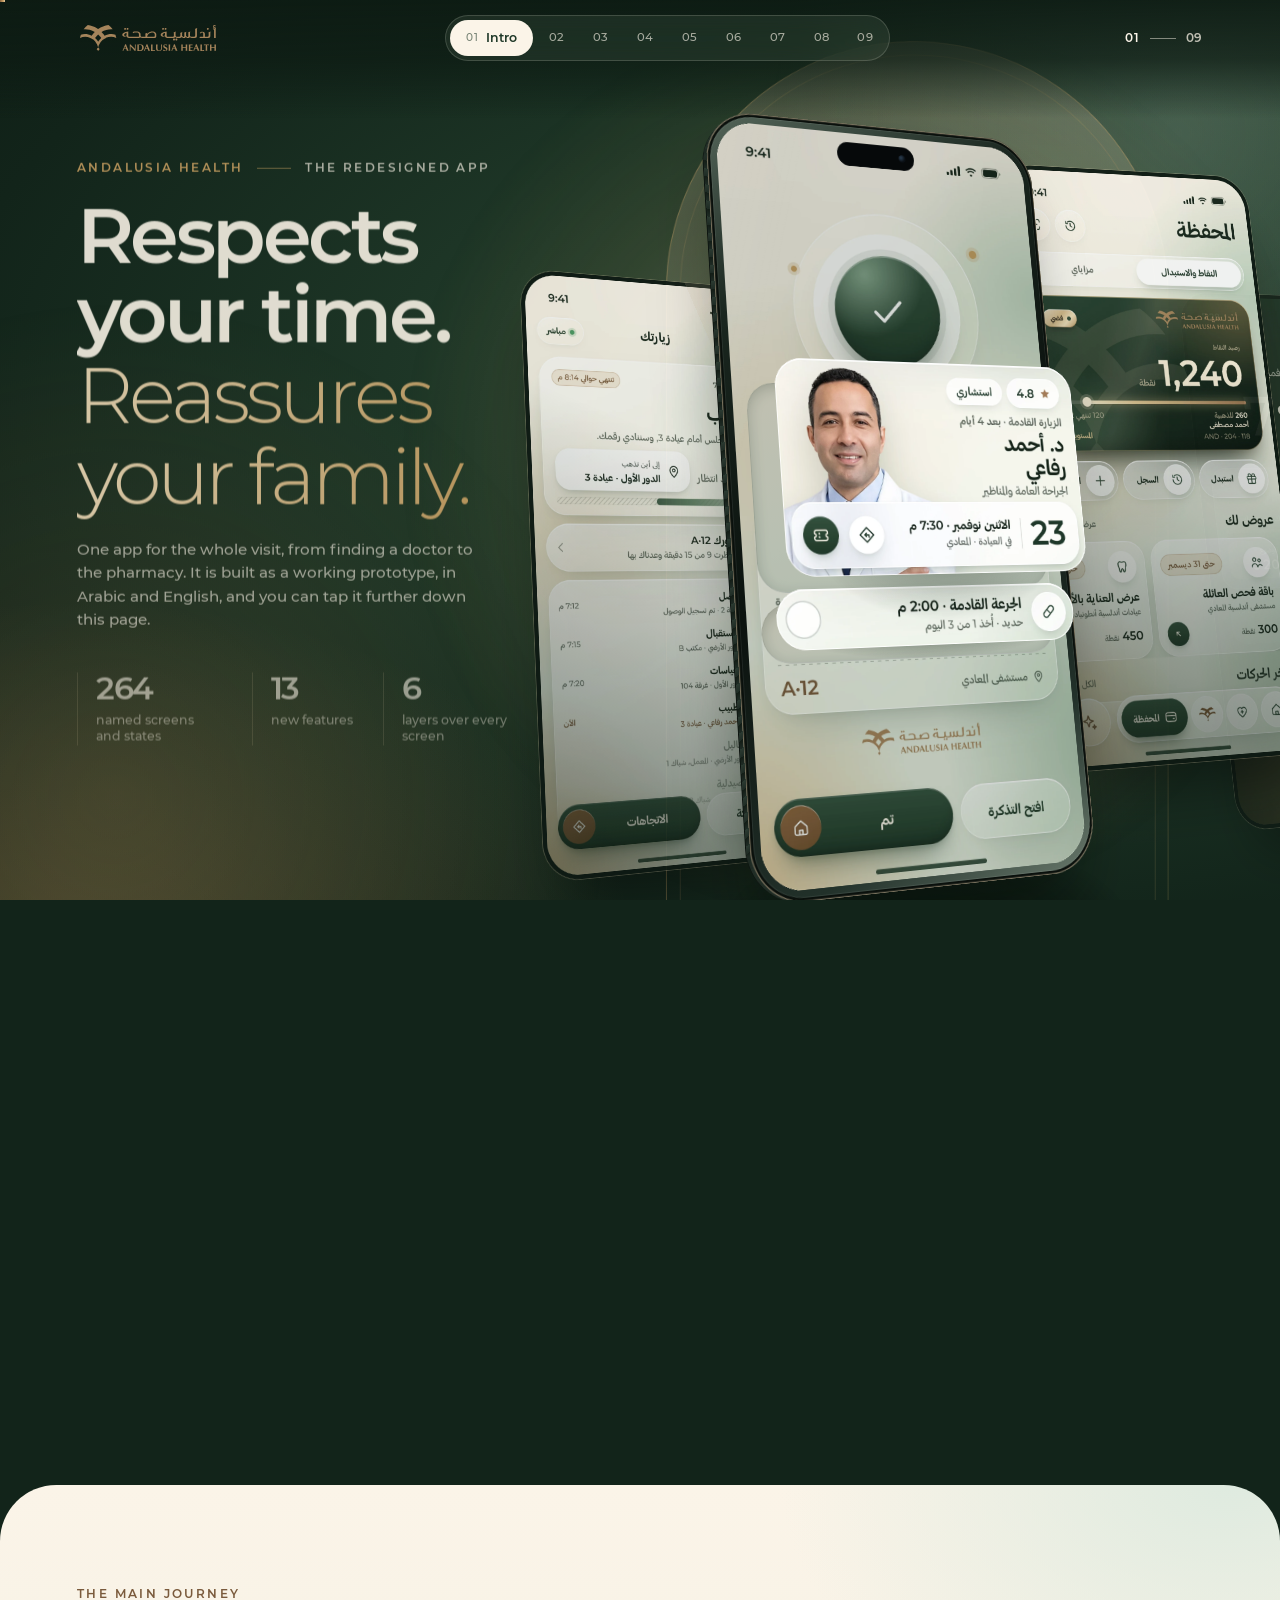
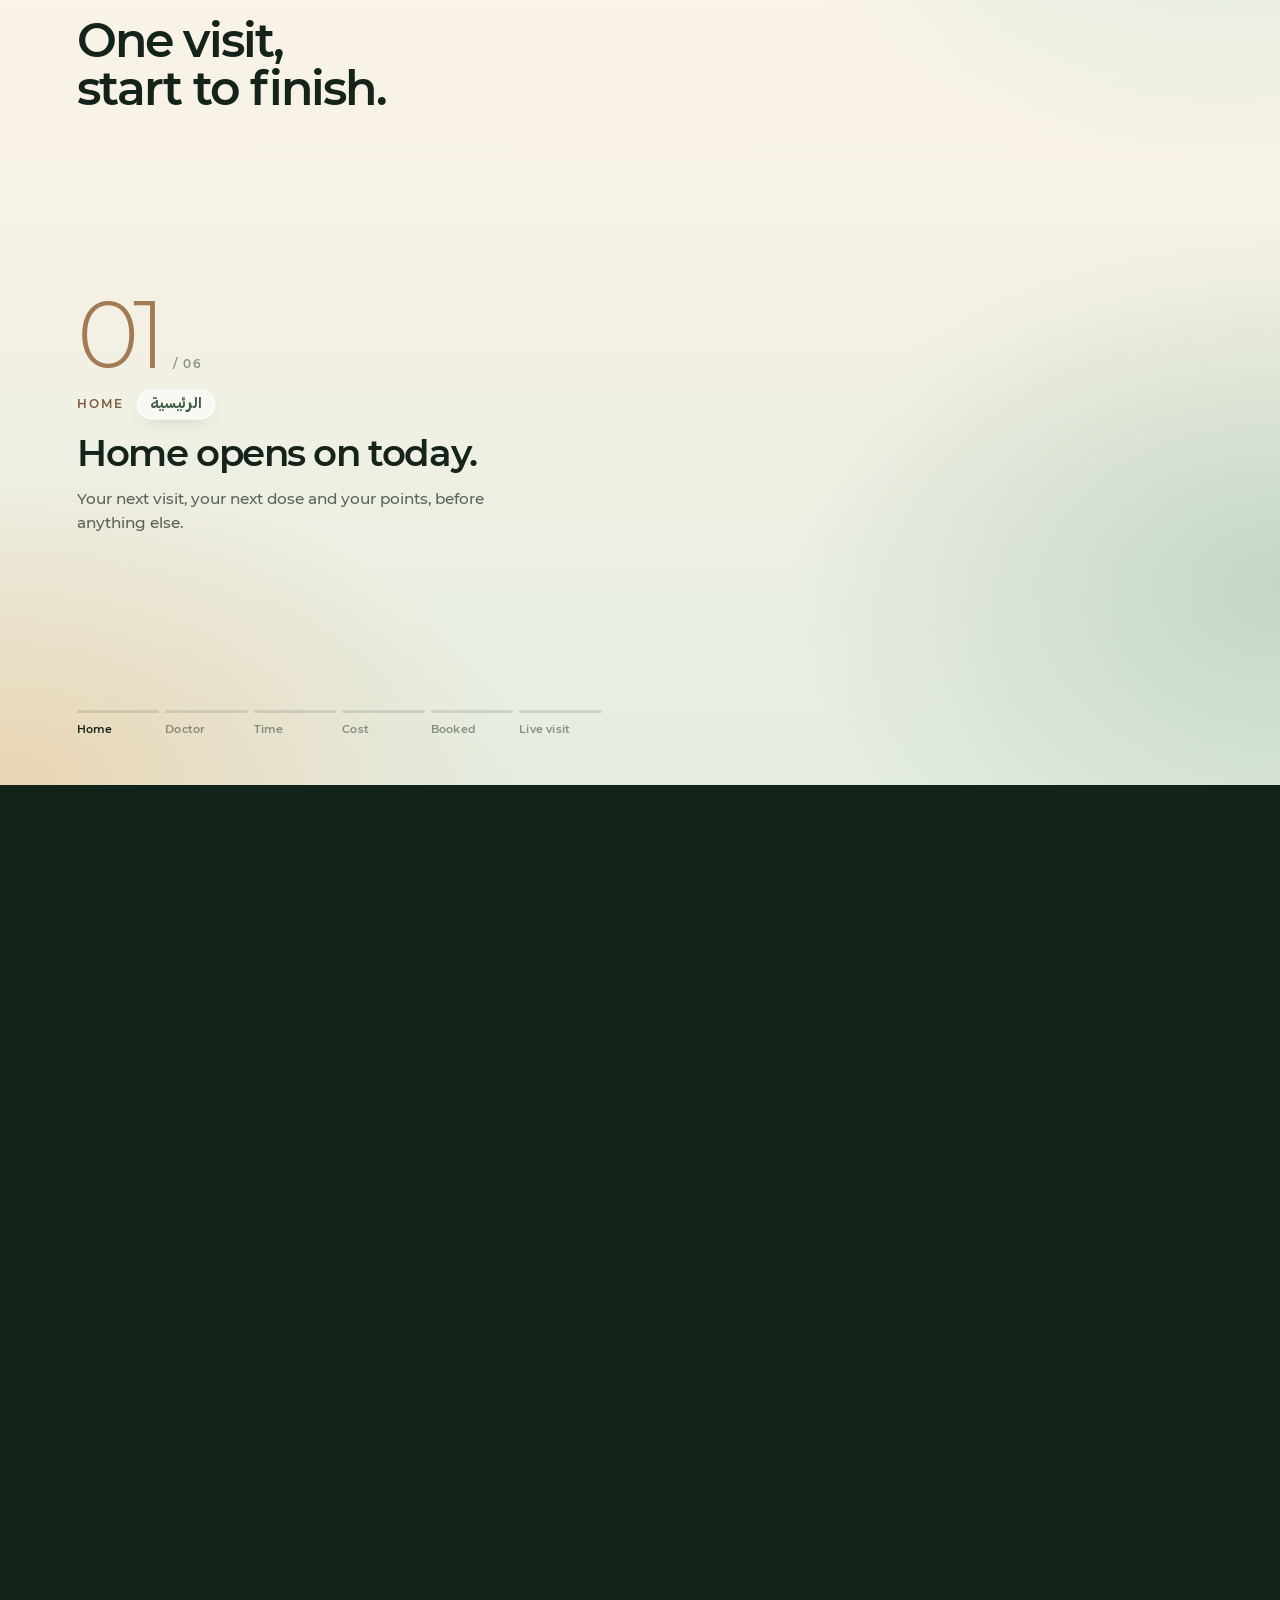
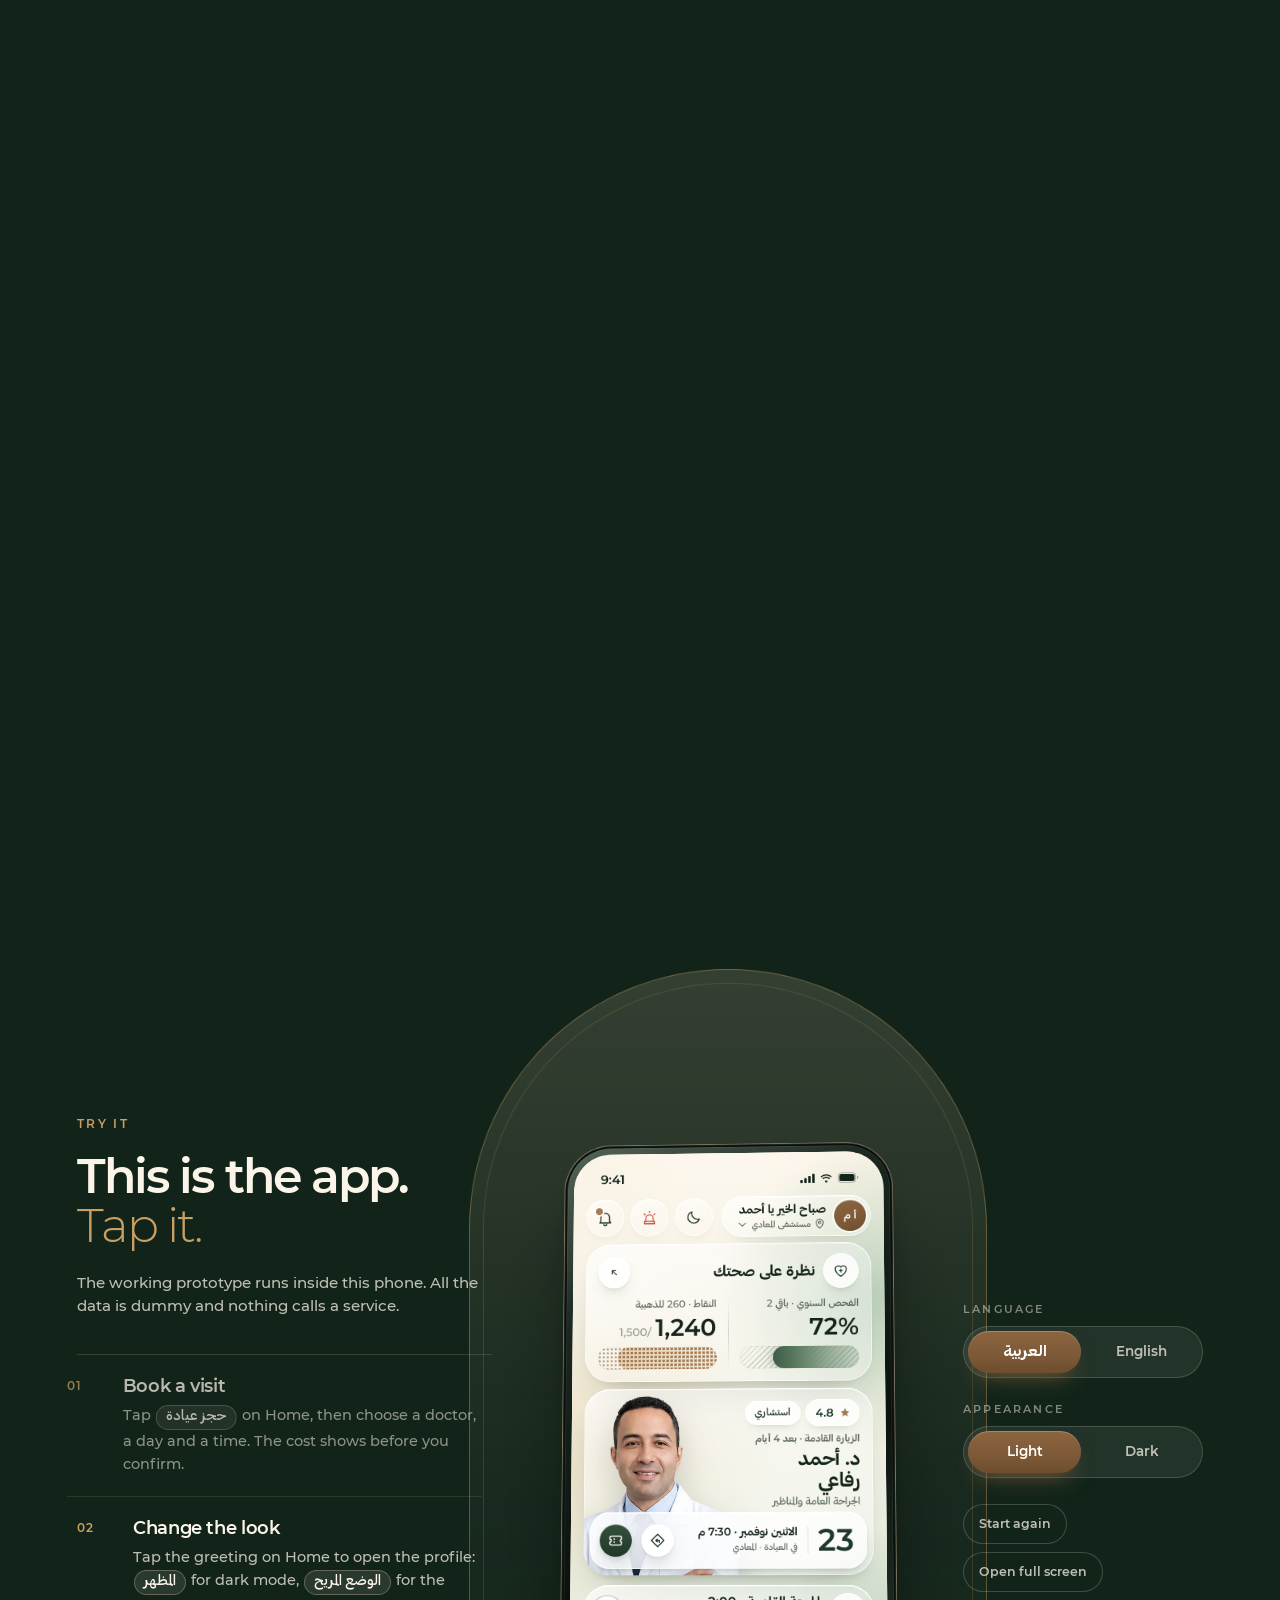
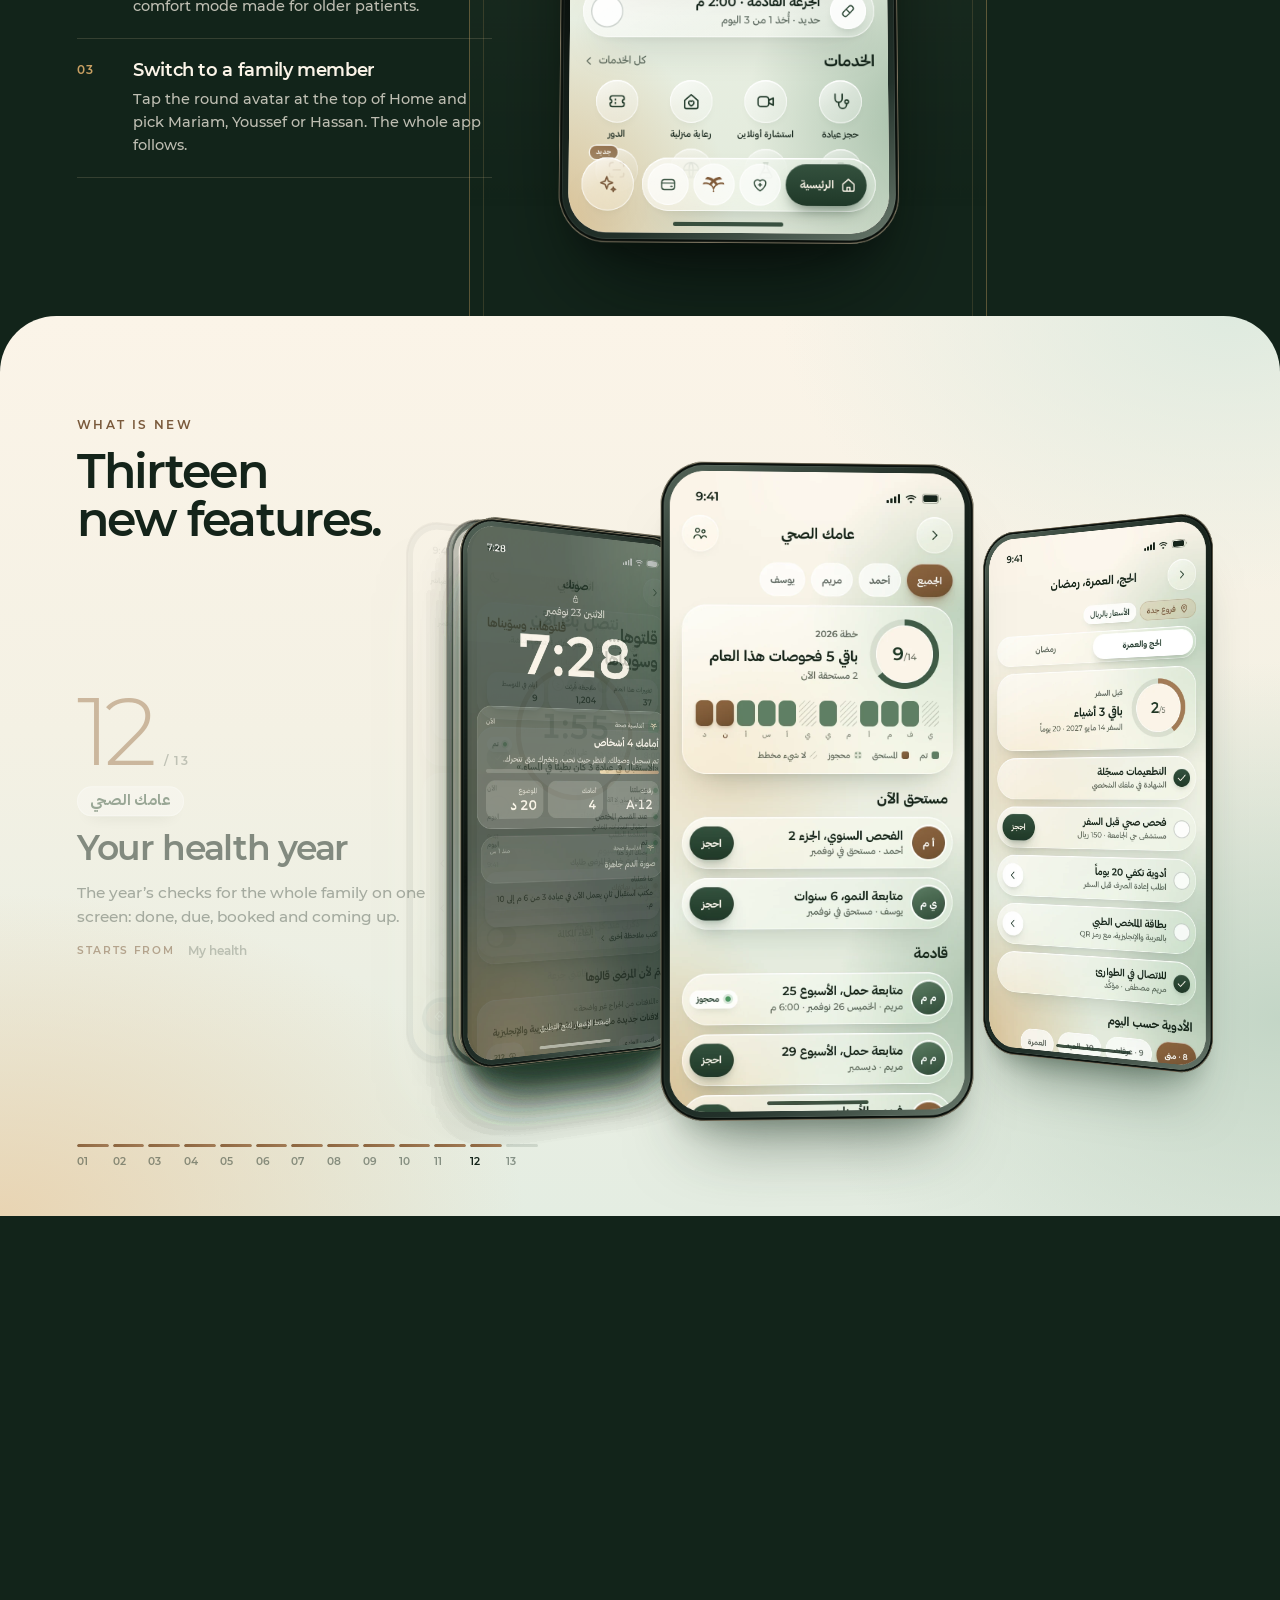
==== commit f4415d1f: "App presentation: full site (features, layers, design system, before/after, proposals, close); real " ====
--- a/app-presentation/index.html
+++ b/app-presentation/index.html
@@ -10,27 +10,30 @@
 <link rel="stylesheet" href="css/base.css">
 <link rel="stylesheet" href="css/stage.css">
 <link rel="stylesheet" href="css/sections.css">
+<link rel="stylesheet" href="css/more.css">
 </head>
-<body data-tone="dark">
+<body data-tone="dark" data-btone="dark">
 <!--
   Andalusia app presentation. Static, no libraries, no network; opens from file:// and from a sub-path.
-  Layers, back to front:  .atmo (fixed light)  ·  main (sections, text)  ·  .stage (fixed 3D phone, shared by the hero and the journey)  ·  .top / .dock (chrome)
+  Layers, back to front:  .atmo (fixed dark light)  ·  .sheets (the cream sheets of the light sections, scroll with the page; built by js/engine.js from data-tone="light")  ·  .words  ·  .stage (fixed 3D phone, shared by the hero and the journey)  ·  main (sections, text)  ·  .top / .dock (chrome)
   URL switches:  ?static=1  intro finished, no smoothing (stills)   ·   ?capture=1  no clock of its own; driven by window.__site.frame(dtMs, scrollY)
-  Scripts are classic (file:// blocks modules). Order matters: data, engine, stage, try, main.
+  Scripts are classic (file:// blocks modules). Order matters: data, engine, stage, try, features, layers, more, main.
 -->
+
+<div class="boot" id="boot" aria-hidden="true"><img src="assets/brand/lockup.svg" alt="" width="228" height="51"><i></i></div>
 
 <div class="atmo" aria-hidden="true">
   <div class="atmo-dark"></div>
-  <div class="atmo-light"></div>
   <div class="orb orb-a"></div>
   <div class="orb orb-b"></div>
-  <div class="words" id="words"></div>
 </div>
+<div class="sheets" id="sheets" aria-hidden="true"></div>
+<div class="words" id="words" aria-hidden="true"></div>
 
 <header class="top">
   <a class="brand" href="#hero" aria-label="Andalusia Health, back to the start"><img src="assets/brand/lockup.svg" alt="Andalusia Health" width="228" height="51"></a>
   <nav class="dock" id="dock" aria-label="Sections"></nav>
-  <div class="count" aria-hidden="true"><b id="count-now">01</b><i></i><span id="count-all">03</span></div>
+  <div class="count" aria-hidden="true"><b id="count-now">01</b><i></i><span id="count-all">09</span></div>
 </header>
 <div class="progress" aria-hidden="true"><i id="progress"></i></div>
 
@@ -56,7 +59,7 @@
 <main id="main">
 
   <!-- ============ HERO ============ -->
-  <section class="sec hero" id="hero" data-nav="Intro">
+  <section class="sec hero" id="hero" data-nav="Intro" data-tone="dark">
     <div class="hero-copy" id="hero-copy">
       <p class="eyebrow rv" data-d="0.55"><span>Andalusia Health</span><i></i><span>the redesigned app</span></p>
       <h1 class="display">
@@ -76,7 +79,7 @@
   </section>
 
   <!-- ============ SECTION A — ONE VISIT, START TO FINISH (pinned) ============ -->
-  <section class="sec journey" id="journey" data-nav="The visit">
+  <section class="sec journey" id="journey" data-nav="The visit" data-tone="light">
     <div class="j-pin">
       <div class="j-copy">
         <header class="j-head">
@@ -90,7 +93,7 @@
   </section>
 
   <!-- ============ SECTION B — TRY IT (live prototype) ============ -->
-  <section class="sec try" id="try" data-nav="Try it">
+  <section class="sec try" id="try" data-nav="Try it" data-tone="dark">
     <div class="try-grid">
       <div class="try-copy">
         <p class="eyebrow"><span>Try it</span></p>
@@ -108,7 +111,7 @@
         <div class="live" id="live">
           <div class="live-body"></div>
           <div class="live-screen" id="live-screen">
-            <img class="live-poster" id="live-poster" src="assets/screens/home_ar.webp" alt="" loading="lazy" decoding="async">
+            <img class="live-poster" id="live-poster" data-src="assets/screens/home_ar.webp" alt="">
             <!-- the iframe is added by js/try.js while the page is at rest (the app is a 2 MB single file) -->
             <button type="button" class="live-gate" id="live-gate" hidden><span>Tap to use the app</span></button>
           </div>
@@ -138,25 +141,247 @@
     </div>
   </section>
 
-  <!-- ============ later sections (ticket 002): empty anchors, in order. Remove `hidden`, add data-nav="Label", fill. ============ -->
-  <section class="sec slot" id="features" hidden data-slot="The 13 new features (FEATURES.md 1 to 13), one block each"></section>
-  <section class="sec slot" id="layers" hidden data-slot="The six layers: first run, family accounts, comfort mode, dark mode, Arabic right-to-left, presentation mode"></section>
-  <section class="sec slot" id="design-system" hidden data-slot="Design system: Andalusia Glass (tokens, type, glass recipe, components)"></section>
-  <section class="sec slot" id="before-after" hidden data-slot="Before and after: UX audit, 40 findings"></section>
-  <section class="sec slot" id="proposals" hidden data-slot="The two proposals (AI recommendation, needs an operations decision): compensation points at 15 minutes, two-minute call back"></section>
-  <section class="sec slot" id="close" hidden data-slot="Close"></section>
+  <!-- ============ FEATURES — 13 new features (pinned; a row of phones travels sideways) ============ -->
+  <section class="sec features" id="features" data-nav="Features" data-tone="light">
+    <div class="f-pin">
+      <div class="f-track" id="f-track" aria-hidden="true"></div>
+      <div class="f-col">
+        <header class="f-head">
+          <p class="eyebrow dark"><span>What is new</span></p>
+          <h2 class="title">Thirteen <br>new features.</h2>
+        </header>
+        <div class="f-items" id="f-items"></div>
+        <ol class="f-rail" id="f-rail"></ol>
+      </div>
+    </div>
+  </section>
+
+  <!-- ============ LAYERS — one app, six ways (pinned; the same phone is wiped from one state to the next) ============ -->
+  <section class="sec layers" id="layers" data-nav="Layers" data-tone="dark">
+    <div class="l-pin">
+      <div class="l-stage" id="l-stage" aria-hidden="true">
+        <div class="arch arch-ly"><i></i></div>
+        <div class="l-phone" id="l-phone">
+          <div class="dev"><div class="dev-screen" id="l-screen"></div></div>
+          <div class="l-div" id="l-div"><i></i><b></b><span class="l-la" id="l-la"></span><span class="l-lb" id="l-lb"></span></div>
+        </div>
+        <div class="l-win" id="l-win"><img data-src="assets/screens/ly_present_ar.webp" alt="" width="1230" height="1200"></div>
+        <p class="l-cap" id="l-cap"></p>
+      </div>
+      <div class="l-col">
+        <header class="l-head">
+          <p class="eyebrow"><span>Over every screen</span></p>
+          <h2 class="title light">One app, <br><span class="soft">six ways.</span></h2>
+        </header>
+        <div class="l-items" id="l-items"></div>
+      </div>
+      <ol class="l-index" id="l-index"></ol>
+    </div>
+  </section>
+
+  <!-- ============ DESIGN SYSTEM — Andalusia Glass ============ -->
+  <section class="sec system" id="design-system" data-nav="Design" data-tone="light">
+    <header class="s-head">
+      <p class="eyebrow dark" data-rise><span>The design system</span></p>
+      <h2 class="title" data-rise>Andalusia Glass.</h2>
+      <p class="lede dark" data-rise>A frosted-glass language carried by Andalusia&rsquo;s own materials: cream paper, sage, deep green and bronze. Everything below is live; tap it.</p>
+    </header>
+
+    <!-- three rules -->
+    <div class="s-rules">
+      <article class="s-rule glass" data-rise>
+        <div class="s-demo s-demo-arch"><div class="niche"><i></i><b>DR</b></div></div>
+        <p class="s-k">Rule 01</p>
+        <h3>The arch.</h3>
+        <p>A doctor stands in a luminous niche with a hairline bronze inner line. Once per screen at most.</p>
+      </article>
+      <article class="s-rule glass" data-rise>
+        <div class="s-demo s-demo-pick">
+          <div class="days" id="s-days" role="group" aria-label="Pick a day">
+            <button type="button" class="day off" disabled><small>Sat</small>21</button>
+            <button type="button" class="day"><small>Sun</small>22</button>
+            <button type="button" class="day on" aria-pressed="true"><small>Mon</small>23</button>
+            <button type="button" class="day"><small>Tue</small>24</button>
+            <button type="button" class="day off" disabled><small>Wed</small>25</button>
+            <button type="button" class="day"><small>Thu</small>26</button>
+          </div>
+          <button type="button" class="btn-primary" id="s-book"><span>Book</span><i></i></button>
+        </div>
+        <p class="s-k">Rule 02</p>
+        <h3>Bronze is yours. <br>Green acts.</h3>
+        <p>The selected day, your time, your queue token and your points are bronze. The primary button, the active tab and send are deep green. They never swap.</p>
+      </article>
+      <article class="s-rule glass" data-rise>
+        <div class="s-demo s-demo-meter">
+          <div class="meter"><i style="--v: 0.72"></i></div>
+          <div class="meter dots"><i style="--v: 0.83"></i></div>
+          <div class="days small"><span class="day off">21</span><span class="day">22</span><span class="day off">25</span></div>
+        </div>
+        <p class="s-k">Rule 03</p>
+        <h3>Hatch and dots <br>are states.</h3>
+        <p>Diagonal hatch means unavailable or remaining. Bronze dots mean points and values that need care. No grey disabled fills.</p>
+      </article>
+    </div>
+
+    <!-- colour -->
+    <div class="s-row">
+      <div class="s-label" data-rise><p class="s-k">Colour</p><h3>Green-black ink, <br>never grey.</h3><p>No pink, lilac, blue or pure black. Shadows are tinted green.</p></div>
+      <ul class="s-colors" id="s-colors">
+        <li data-rise style="--c: #1F3828; --t: #FBF4E8"><b>Green 900</b><span>#1F3828</span><em>Primary fill</em></li>
+        <li data-rise style="--c: #3F5B46; --t: #FBF4E8"><b>Green 700</b><span>#3F5B46</span><em>Icons, numerals</em></li>
+        <li data-rise style="--c: #5E7F63; --t: #FBF4E8"><b>Green 500</b><span>#5E7F63</span><em>Meter fill</em></li>
+        <li data-rise style="--c: #DDEADF; --t: #14241A"><b>Sage 200</b><span>#DDEADF</span><em>Background</em></li>
+        <li data-rise style="--c: #FBF4E8; --t: #14241A"><b>Cream</b><span>#FBF4E8</span><em>Paper, text on dark</em></li>
+        <li data-rise style="--c: #E9D3B0; --t: #14241A"><b>Bronze 200</b><span>#E9D3B0</span><em>Glow</em></li>
+        <li data-rise style="--c: #C9A063; --t: #14241A"><b>Bronze 400</b><span>#C9A063</span><em>Accent, dots</em></li>
+        <li data-rise style="--c: linear-gradient(160deg, #8C653F, #805B39 52%, #6E4E2D); --t: #FFFFFF"><b>Selected</b><span>#8C653F &rarr; #6E4E2D</span><em>Every &ldquo;yours&rdquo; state</em></li>
+        <li data-rise style="--c: #14241A; --t: #FBF4E8"><b>Ink</b><span>#14241A</span><em>Text at 100 / 66 / 44 %</em></li>
+        <li data-rise style="--c: #C8513C; --t: #FFFFFF"><b>Alert</b><span>#C8513C</span><em>Emergency, end call only</em></li>
+      </ul>
+    </div>
+
+    <!-- type -->
+    <div class="s-row s-type">
+      <div class="s-label" data-rise><p class="s-k">Type</p><h3>Two faces, <br>one voice.</h3><p>Montserrat 500 and 600 for Latin, Graphik Arabic for Arabic. Tabular lining numerals everywhere.</p></div>
+      <div class="s-spec glass" data-rise>
+        <div class="spec-big"><span class="la">Aa</span><span class="ar" lang="ar">أب</span></div>
+        <div class="spec-names"><span>Montserrat</span><span class="ar" lang="ar" dir="rtl">Graphik Arabic · جرافيك</span></div>
+        <ul class="scale">
+          <li><em>Numeral XL · 108 / 0.9</em><b class="t-xl">A<i>·</i>12</b></li>
+          <li><em>Numeral L · 46</em><b class="t-l">1,240</b></li>
+          <li><em>Display · 33 / 1.04</em><b class="t-d">Find a doctor</b></li>
+          <li><em>Title · 19 / 1.2</em><b class="t-t">Your next visit</b></li>
+          <li><em>Body · 14 / 1.4</em><b class="t-b">Mon 23 Nov · 7:30 PM · In clinic</b></li>
+          <li><em>Arabic · Graphik</em><b class="t-a ar" lang="ar" dir="rtl">الاثنين 23 نوفمبر · 7:30 م</b></li>
+        </ul>
+      </div>
+    </div>
+
+    <!-- glass + shape -->
+    <div class="s-row s-glassrow">
+      <div class="s-label" data-rise><p class="s-k">Glass and shape</p><h3>Three layers <br>at most.</h3><p>Glass over the background, strong glass on glass, solid white on top. Radii nest: the outer radius is the inner one plus the padding.</p></div>
+      <div class="s-glass" id="s-glass" data-rise>
+        <div class="blob b1"></div><div class="blob b2"></div><div class="blob b3"></div>
+        <div class="g-card glass">
+          <p class="g-tag">Glass · radius 32</p>
+          <div class="g-inner glass-strong">
+            <p class="g-tag">Strong glass · radius 24</p>
+            <div class="g-rowx"><span class="g-pill">Solid pill</span><button type="button" class="toggle on" id="s-toggle" role="switch" aria-checked="true" aria-label="Example switch"><i></i></button></div>
+          </div>
+          <code>blur(26px) saturate(145%)<br>lit top edge · green-tinted shadow</code>
+        </div>
+      </div>
+    </div>
+
+    <!-- motion -->
+    <div class="s-row s-motion">
+      <div class="s-label" data-rise><p class="s-k">Motion</p><h3>No linear easing <br>anywhere.</h3><p>One curve carries navigation. A dissolve is kept for changes of context, a gentle spring for success.</p></div>
+      <div class="s-moves">
+        <div class="s-curve glass" data-rise>
+          <svg viewBox="-6 -6 112 112" aria-hidden="true"><path class="ax" d="M0 0V100H100"/><path class="cv" d="M0 100C20 20 20 0 100 0"/></svg>
+          <div class="dot"><i></i></div>
+          <p><b>cubic-bezier(0.2, 0.8, 0.2, 1)</b><span>Forward 320 ms · back 280 ms</span></p>
+        </div>
+        <div class="s-move glass" data-rise><div class="mv mv-push"><i></i><b></b></div><p><b>Forward</b><span>Slides in; the screen beneath moves 28 % and dims</span></p></div>
+        <div class="s-move glass" data-rise><div class="mv mv-sheet"><i></i><b></b></div><p><b>Bottom sheet</b><span>Backdrop to 44 %, the panel rises, 340 ms</span></p></div>
+        <div class="s-move glass" data-rise><div class="mv mv-ok"><b></b></div><p><b>Success</b><span>A gentle spring, 600 ms</span></p></div>
+        <div class="s-move glass" data-rise><button type="button" class="mv mv-press" aria-label="Press me"><b>Press</b></button><p><b>Press</b><span>Every tappable scales to 96 % in 160 ms</span></p></div>
+      </div>
+    </div>
+  </section>
+
+  <!-- ============ BEFORE / AFTER ============ -->
+  <section class="sec ba" id="before-after" data-nav="Before / after" data-tone="dark">
+    <div class="ba-grid">
+      <div class="ba-copy">
+        <p class="eyebrow" data-rise><span>Before and after</span></p>
+        <h2 class="title light" data-rise>The same screens, <br><span class="soft">redrawn.</span></h2>
+        <p class="lede" data-rise>Drag the line across the phone. On one side is the app as it is today, on the other the redesign of the same screen.</p>
+        <div class="seg ba-tabs" id="ba-tabs" role="group" aria-label="Screen" data-rise></div>
+      </div>
+      <div class="ba-phone" id="ba-phone" data-rise>
+        <div class="arch arch-try"><i></i></div>
+        <div class="ba-dev" id="ba-dev">
+          <div class="dev"><div class="dev-screen" id="ba-screen">
+            <img class="ba-new" id="ba-new" alt="The redesigned screen">
+            <div class="ba-clip" id="ba-clip"><img class="ba-old" id="ba-old" alt="The same screen in the current app"></div>
+          </div></div>
+          <div class="ba-line" id="ba-line"><i></i><b></b></div>
+          <span class="ba-tag ba-tag-old">Today</span><span class="ba-tag ba-tag-new">Redesign</span>
+          <input type="range" id="ba-range" min="0" max="100" value="50" aria-label="How much of the current app is shown">
+        </div>
+      </div>
+      <div class="ba-notes" id="ba-notes" data-rise>
+        <div class="ba-note"><p class="s-k on-dark">Today</p><p id="ba-before"></p></div>
+        <div class="ba-note now"><p class="s-k on-dark">Redesign</p><p id="ba-after"></p></div>
+      </div>
+    </div>
+  </section>
+
+  <!-- ============ PROPOSALS ============ -->
+  <section class="sec props" id="proposals" data-nav="Proposals" data-tone="light">
+    <header class="p-head">
+      <p class="p-flag" data-rise><i></i>AI recommendation &mdash; needs an operations decision</p>
+      <h2 class="title" data-rise>Two promises. <br>Operations decides.</h2>
+      <p class="lede dark" data-rise>The prototype shows both as working promises, with no disclaimer in the interface. They are proposals, not current policy.</p>
+    </header>
+    <div class="p-two">
+      <article class="p-card glass" data-rise>
+        <div class="p-shot" aria-hidden="true"><div class="dev"><div class="dev-screen"><img data-src="assets/screens/p_comp_ar.webp" alt=""></div></div></div>
+        <div class="p-body">
+          <p class="s-k">Proposal 01 · Compensation points</p>
+          <p class="p-num">15<small>min</small><span>or</span>50<small>points</small></p>
+          <h3>Seen within 15 minutes of your time, or 50 points land in your wallet by themselves.</h3>
+          <dl>
+            <dt>Where it shows</dt><dd>Your time is kept, the live visit, the wallet and its history, the points on Home.</dd>
+            <dt>Operations must decide</dt>
+            <dd><ul><li>Whether to promise a waiting time at all</li><li>The threshold: 15 minutes</li><li>The amount: 50 points</li><li>Which clinics</li><li>How the wait is measured</li></ul></dd>
+          </dl>
+        </div>
+      </article>
+      <article class="p-card glass" data-rise>
+        <div class="p-shot" aria-hidden="true"><div class="dev"><div class="dev-screen"><img data-src="assets/screens/f08_call_ar.webp" alt=""></div></div></div>
+        <div class="p-body">
+          <p class="s-k">Proposal 02 · Two-minute call back</p>
+          <p class="p-num">2:00</p>
+          <h3>One button, and a person calls within two minutes.</h3>
+          <dl>
+            <dt>Where it shows</dt><dd>Call me, with a countdown from 2:00, and Insurance and bills.</dd>
+            <dt>Operations must decide</dt>
+            <dd><ul><li>Staffing and hours for the promise</li><li>The time limit</li><li>What happens outside hours</li></ul></dd>
+          </dl>
+        </div>
+      </article>
+    </div>
+    <div class="p-small">
+      <p class="s-k" data-rise>Smaller promises in the copy that follow from the same two</p>
+      <ul>
+        <li data-rise><b>&ldquo;Notes are read by a person&rdquo;</b><span>You said it. We did it.</span><em>Decide: who reads the notes.</em></li>
+        <li data-rise><b>&ldquo;9 days on average&rdquo;</b><span>The wall of You said it. We did it.</span><em>Decide: whether a figure is published, and which.</em></li>
+        <li data-rise><b>&ldquo;Free parking for 2 hours&rdquo;</b><span>Getting there</span><em>Decide: whether parking is free, and for how long.</em></li>
+        <li data-rise><b>&ldquo;Free delivery today&rdquo;</b><span>A refill, in Medications</span><em>Decide: whether a refill is delivered free, the same day.</em></li>
+      </ul>
+    </div>
+  </section>
+
+  <!-- ============ CLOSE ============ -->
+  <section class="sec close" id="close" data-nav="Close" data-tone="dark">
+    <div class="c-in">
+      <img class="c-lock" data-rise src="assets/brand/lockup.svg" alt="Andalusia Health" width="228" height="51">
+      <p class="c-line" data-rise>Respects your time. <span>Reassures your family.</span></p>
+      <a class="c-btn" data-rise id="close-link" href="assets/app/index.html?lang=ar" target="_blank" rel="noopener"><span>Open the live prototype</span><i></i></a>
+    </div>
+  </section>
 
 </main>
-
-<footer class="foot">
-  <img src="assets/brand/lockup.svg" alt="Andalusia Health" width="228" height="51" loading="lazy">
-  <p>The redesigned Andalusia Health app. A prototype with dummy data.</p>
-</footer>
 
 <script src="js/data.js"></script>
 <script src="js/engine.js"></script>
 <script src="js/stage.js"></script>
 <script src="js/try.js"></script>
+<script src="js/features.js"></script>
+<script src="js/layers.js"></script>
+<script src="js/more.js"></script>
 <script src="js/main.js"></script>
 </body>
 </html>
--- a/app-presentation/css/base.css
+++ b/app-presentation/css/base.css
@@ -39,6 +39,7 @@
   --ease: cubic-bezier(0.2, 0.8, 0.2, 1);                     /* the app's own curve (FLOW_MAP, motion system) */
 
   --pad: clamp(22px, 6vw, 104px);                              /* page gutter */
+  --sheet-r: clamp(28px, 4.4vw, 72px);                         /* shoulders of a light sheet */
   --top-h: 76px;
 }
 
@@ -73,18 +74,22 @@
 .title.light { color: var(--cream); }
 .title .soft { font-weight: 300; color: var(--bronze-400); }
 .lede { font: 500 clamp(15px, 1.18vw, 19px)/1.55 var(--font); color: var(--on-dark-2); max-width: 34em; }
+.lede.dark { color: var(--ink-2); }
 
 /* ---------------------------------------------------------------- atmosphere (fixed; opacity and transform only) */
 .atmo { position: fixed; inset: 0; z-index: 0; overflow: hidden; pointer-events: none; contain: strict; }
-.atmo-dark, .atmo-light { position: absolute; inset: 0; }
+.atmo-dark { position: absolute; inset: 0; }
 .atmo-dark {
   background:
     radial-gradient(70% 60% at 6% 104%, rgba(201, 160, 99, 0.26) 0%, rgba(201, 160, 99, 0) 62%),
     radial-gradient(60% 55% at 100% 0%, rgba(94, 127, 99, 0.34) 0%, rgba(94, 127, 99, 0) 64%),
     radial-gradient(120% 95% at 72% 44%, #2C4735 0%, #1F3828 30%, #12241A 64%, #0A150E 100%);
 }
-.atmo-light {
-  opacity: 0; will-change: opacity;
+/* The cream sheets of the light sections (built by js/engine.js). A sheet scrolls with the page and has round shoulders, so the page goes
+   from dark to light along a moving edge; inside it the app's own light (cream to sage, bronze glow, sage haze) stays still. */
+.sheets { position: absolute; z-index: 1; left: 0; top: 0; width: 100%; height: 0; pointer-events: none; }
+.sheet { position: absolute; left: 0; right: 0; border-radius: var(--sheet-r); -webkit-clip-path: inset(0 round var(--sheet-r)); clip-path: inset(0 round var(--sheet-r)); box-shadow: 0 -30px 80px -40px rgba(4, 10, 6, 0.6); }
+.sheet i { position: -webkit-sticky; position: sticky; top: 0; display: block; height: 100vh; height: 100lvh;
   background:
     radial-gradient(64% 56% at 0% 100%, rgba(233, 211, 176, 0.95) 0%, rgba(233, 211, 176, 0) 64%),
     radial-gradient(58% 60% at 100% 78%, rgba(191, 211, 195, 0.9) 0%, rgba(191, 211, 195, 0) 66%),
@@ -95,18 +100,29 @@
 .orb-a { width: 78vmax; height: 78vmax; left: -30vmax; top: 34vh; background: radial-gradient(closest-side, rgba(201, 160, 99, 0.16), rgba(201, 160, 99, 0)); }
 .orb-b { width: 64vmax; height: 64vmax; right: -24vmax; top: -22vmax; background: radial-gradient(closest-side, rgba(191, 211, 195, 0.2), rgba(191, 211, 195, 0)); }
 /* the screen names of the journey, very large, behind the phone */
-.words { position: absolute; inset: 0; }
+.words { position: fixed; inset: 0; z-index: 1; overflow: hidden; pointer-events: none; }
 .words span { position: absolute; left: 0; right: 0; top: 50%; margin-top: -0.62em; text-align: center; white-space: nowrap; font: 700 200px/1.24 var(--font-ar); color: rgba(31, 56, 40, 0.048); opacity: 0; will-change: transform, opacity; direction: rtl; }
 
 /* ---------------------------------------------------------------- chrome: lock-up, section dock, counter, progress */
 .top { position: fixed; z-index: 30; left: 0; right: 0; top: 0; height: var(--top-h); padding: 0 var(--pad); display: flex; align-items: center; justify-content: space-between; pointer-events: none; opacity: 0; }
 .top > * { pointer-events: auto; }
+/* content scrolls under the bar: a soft backing in the colour of the light behind it */
+.top::before { content: ''; position: absolute; left: 0; right: 0; top: 0; height: 118px; z-index: -1; pointer-events: none; background: linear-gradient(180deg, rgba(13, 27, 19, 0.92) 0%, rgba(13, 27, 19, 0.7) 50%, rgba(13, 27, 19, 0) 100%); transition: opacity 0.4s var(--ease); }
+.top::after { content: ''; position: absolute; left: 0; right: 0; top: 0; height: 118px; z-index: -1; pointer-events: none; background: linear-gradient(180deg, rgba(250, 244, 232, 0.96) 0%, rgba(250, 244, 232, 0.8) 50%, rgba(250, 244, 232, 0) 100%); opacity: 0; transition: opacity 0.4s var(--ease); }
+body[data-tone="light"] .top::before { opacity: 0; }
+body[data-tone="light"] .top::after { opacity: 1; }
 .brand img { height: 32px; width: auto; }
 .dock { display: flex; gap: 4px; padding: 5px; border-radius: 999px; background: var(--chip); box-shadow: inset 0 0 0 1px var(--chip-edge); -webkit-backdrop-filter: blur(18px) saturate(140%); backdrop-filter: blur(18px) saturate(140%); transition: background 0.5s var(--ease), box-shadow 0.5s var(--ease); }
 .dock a { position: relative; display: flex; align-items: center; gap: 8px; height: 36px; padding: 0 16px; border-radius: 999px; font: 600 12.5px/1 var(--font); letter-spacing: -0.005em; color: var(--fg-2); transition: color 0.4s var(--ease), background 0.4s var(--ease); white-space: nowrap; }
 .dock a b { font-weight: 500; font-size: 10.5px; letter-spacing: 0.04em; opacity: 0.6; }
 .dock a:hover { color: var(--fg); }
 .dock a.on { background: var(--chip-on); color: var(--chip-on-fg); }
+@media (max-width: 1439px) {                                       /* nine sections: only the current one keeps its name */
+  .dock a { padding: 0 12px; }
+  .dock a:not(.on) span { display: none; }
+  .dock a:not(.on) b { font-size: 11.5px; opacity: 0.85; }
+  .dock a.on { padding: 0 16px; }
+}
 .count { display: flex; align-items: center; gap: 10px; font: 600 12px/1 var(--font); letter-spacing: 0.06em; color: var(--fg-2); transition: color 0.5s var(--ease); min-width: 86px; justify-content: flex-end; }
 .count b { color: var(--fg); font-weight: 600; }
 .count i { width: 26px; height: 1px; background: var(--fg-3); }
@@ -117,8 +133,16 @@
 main { position: relative; z-index: 3; max-width: 100vw; }
 .sec { position: relative; }
 .sec[hidden] { display: none; }
-.foot { position: relative; z-index: 3; display: flex; align-items: center; justify-content: space-between; gap: 24px; padding: 34px var(--pad) 40px; border-top: 1px solid rgba(233, 211, 176, 0.14); color: var(--on-dark-3); font-size: 13px; }
-.foot img { height: 30px; width: auto; }
+.brand img { transition: filter 0.4s var(--ease); }
+body[data-tone="light"] .brand img { filter: brightness(0.42) saturate(1.3); }          /* the lock-up is drawn for a dark ground; darkened over a light sheet */
+
+/* waits in the middle of the screen until the first frame can be complete (js/main.js) */
+.boot { position: fixed; inset: 0; z-index: 40; display: flex; flex-direction: column; align-items: center; justify-content: center; gap: 22px; pointer-events: none; transition: opacity 0.6s var(--ease); }
+.boot img { height: 40px; width: auto; opacity: 0.92; }
+.boot i { position: relative; width: 120px; height: 2px; border-radius: 2px; background: rgba(233, 211, 176, 0.18); overflow: hidden; }
+.boot i::after { content: ''; position: absolute; inset: 0; background: var(--bronze-400); transform: translateX(-100%); animation: cue 1.5s var(--ease) infinite; }
+.boot.gone { opacity: 0; }
+@keyframes cue { 0% { transform: translateX(-100%); } 55%, 100% { transform: translateX(100%); } }
 
 /* text that rises out of a mask on load (js sets --rv from 0 to 1) */
 .rv { --rv: 0; transform: translate3d(0, calc((1 - var(--rv)) * 105%), 0); opacity: calc(var(--rv) * 1.6); will-change: transform, opacity; }
@@ -128,13 +152,15 @@
   :root { --top-h: 60px; }
   .brand img { height: 26px; }
   /* on a phone, content scrolls under the lock-up: a soft backing in the colour of the light behind it */
-  .top::before { content: ''; position: absolute; left: 0; right: 0; top: 0; height: 92px; z-index: -1; pointer-events: none; transition: opacity 0.5s var(--ease); background: linear-gradient(180deg, rgba(13, 27, 19, 0.94) 0%, rgba(13, 27, 19, 0.8) 52%, rgba(13, 27, 19, 0) 100%); }
-  body[data-tone="light"] .top::before { opacity: 0; }
-  .top .dock { position: fixed; left: 50%; bottom: calc(14px + env(safe-area-inset-bottom, 0px)); transform: translateX(-50%); }
-  .dock a { height: 40px; padding: 0 15px; }
-  .dock a:not(.on) span { display: none; }
-  .dock a:not(.on) b { font-size: 12px; opacity: 0.8; }
-  .foot { flex-direction: column; align-items: flex-start; padding-bottom: 96px; }
+  .top::before, .top::after { height: 92px; }
+  .top .dock { position: fixed; left: 50%; bottom: calc(14px + env(safe-area-inset-bottom, 0px)); transform: translateX(-50%); gap: 0; padding: 4px; }
+  .dock a { height: 40px; padding: 0; width: 28px; justify-content: center; }
+  .dock a.on { width: auto; padding: 0 14px; gap: 7px; }
+  .dock a:not(.on) b { font-size: 11.5px; opacity: 0.8; }
+  /* the dock sits at the bottom of a phone screen: it follows the tone of what is under it there */
+  body[data-btone="dark"] .dock  { --fg: var(--on-dark); --fg-2: var(--on-dark-2); --chip: rgba(18, 36, 26, 0.72); --chip-edge: rgba(251, 244, 232, 0.16); --chip-on: var(--cream); --chip-on-fg: var(--green-900); }
+  body[data-btone="light"] .dock { --fg: var(--ink); --fg-2: var(--ink-2); --chip: rgba(255, 255, 255, 0.66); --chip-edge: rgba(255, 255, 255, 0.9); --chip-on: var(--green-900); --chip-on-fg: var(--cream); }
+  .top .dock { box-shadow: inset 0 0 0 1px var(--chip-edge), 0 14px 30px -14px rgba(4, 10, 6, 0.5); }
 }
 
 @media (prefers-reduced-motion: reduce) {
--- a/app-presentation/css/stage.css
+++ b/app-presentation/css/stage.css
@@ -2,7 +2,7 @@
    One fixed phone, shared by the hero and the journey. Everything is in the app's 390 x 844 space (body 414 x 868) and scaled by js.
    Only transform and opacity change per frame. No opacity on .rig or .phone: it would flatten the 3D. */
 
-.stage { position: fixed; inset: 0; z-index: 2; visibility: hidden; pointer-events: none; overflow: hidden; perspective: 1700px; contain: strict; }
+.stage { position: fixed; inset: 0; z-index: 2; visibility: hidden; pointer-events: none; overflow: hidden; perspective: 1700px; }
 .rig { position: absolute; left: 0; top: 0; width: 0; height: 0; transform-style: preserve-3d; will-change: transform; }
 
 /* light behind the phone */
@@ -18,7 +18,7 @@
 
 /* other screens of the app, fanned out behind the phone */
 .ghosts { position: absolute; left: 0; top: 0; transform-style: preserve-3d; }
-.ghost { position: absolute; left: -195px; top: -422px; width: 390px; height: 844px; border-radius: 46px; overflow: hidden; background: #1a2a20; box-shadow: 0 0 0 6px #0c1711, 0 0 0 7px rgba(233, 211, 176, 0.26), 0 60px 90px -30px rgba(0, 0, 0, 0.55); will-change: transform, opacity; opacity: 0; backface-visibility: hidden; }
+.ghost { position: absolute; left: -195px; top: -422px; width: 390px; height: 844px; border-radius: 46px; overflow: hidden; background: #1a2a20; box-shadow: 0 0 0 6px #0c1711, 0 0 0 7px rgba(233, 211, 176, 0.26), 0 60px 90px -30px rgba(0, 0, 0, 0.55); will-change: transform, opacity; opacity: 0; }
 .ghost img { width: 100%; height: 100%; }
 .ghost::after { content: ''; position: absolute; inset: 0; background: linear-gradient(200deg, rgba(10, 21, 14, 0) 30%, rgba(10, 21, 14, 0.5) 100%); }
 
@@ -32,12 +32,11 @@
 .ph-edges i:last-child { background: #0b120e; box-shadow: 0 50px 80px -20px rgba(4, 10, 6, 0.5); }
 .ph-body { position: absolute; inset: 0; border-radius: 59px; background: linear-gradient(150deg, #56675b 0%, #1a261f 22%, #0b120e 52%, #22312a 82%, #6a7a6d 100%); box-shadow: inset 0 0 0 1.2px rgba(233, 211, 176, 0.5), inset 0 0 0 4px #0a100c, inset 0 0 0 5px rgba(255, 255, 255, 0.07); }
 .ph-screen { position: absolute; left: 12px; top: 12px; width: 390px; height: 844px; border-radius: 47px; overflow: hidden; background: #f4eee1; transform: translateZ(0.5px); }
-.scr { position: absolute; inset: 0; will-change: transform, opacity; visibility: hidden; backface-visibility: hidden; }
+.scr { position: absolute; inset: 0; will-change: transform, opacity; visibility: hidden; }
 .scr img { width: 100%; height: 100%; }
 .scr i { position: absolute; inset: 0; background: #14241A; opacity: 0; will-change: opacity; }
-.plate { position: absolute; z-index: 10; overflow: hidden; opacity: 0; visibility: hidden; will-change: opacity; }
-.plate img { position: absolute; max-width: none; width: 390px; height: 844px; filter: blur(20px) saturate(0.75) brightness(0.92); }
-.plate::after { content: ''; position: absolute; inset: 0; border-radius: inherit; box-shadow: inset 0 3px 14px rgba(20, 36, 26, 0.26), inset 0 0 0 1px rgba(20, 36, 26, 0.06); }
+.plate { position: absolute; z-index: 10; overflow: hidden; opacity: 0; visibility: hidden; will-change: opacity; background: linear-gradient(165deg, #E7E3D3 0%, #DDE3D4 58%, #D3DDCF 100%); }
+.plate::after { content: ''; position: absolute; inset: 0; border-radius: inherit; box-shadow: inset 0 4px 16px rgba(20, 36, 26, 0.22), inset 0 0 0 1px rgba(20, 36, 26, 0.07), inset 0 -1px 0 rgba(255, 255, 255, 0.6); }
 .ph-veil { position: absolute; inset: 0; z-index: 20; background: #14241A; opacity: 0; will-change: opacity; pointer-events: none; }
 .ph-island { position: absolute; left: 50%; top: 23px; width: 98px; height: 29px; margin-left: -49px; border-radius: 16px; background: #06090a; transform: translateZ(0.8px); box-shadow: inset 0 0 0 1px rgba(255, 255, 255, 0.05); }
 .ph-island::after { content: ''; position: absolute; right: 11px; top: 10px; width: 9px; height: 9px; border-radius: 50%; background: radial-gradient(circle at 35% 35%, #2b3f52, #0a0f14 62%); }
--- a/app-presentation/css/sections.css
+++ b/app-presentation/css/sections.css
@@ -2,16 +2,18 @@
 
 /* ================================================================ HERO */
 .hero { height: 165vh; height: 165svh; }
-.hero-copy { position: sticky; top: 0; height: 100vh; height: 100svh; width: min(56vw, 860px); padding: calc(var(--top-h) + 2vh) 0 6vh var(--pad); display: flex; flex-direction: column; justify-content: center; gap: clamp(18px, 2.6vh, 30px); will-change: transform, opacity; }
+/* ticket 002: laid out for heights 720 to 1000. The headline is sized by the height as well as the width, the block starts a clear step below
+   the lock-up, and the lowest 84 px are kept free for the scroll cue, so the cue can never sit on the three numbers. */
+.hero-copy { position: sticky; top: 0; height: 100vh; height: 100svh; width: min(56vw, 860px); padding: calc(var(--top-h) + clamp(18px, 4vh, 44px)) 0 84px var(--pad); display: flex; flex-direction: column; justify-content: center; gap: clamp(14px, 2.5vh, 30px); will-change: transform, opacity; }
+.hero .display { font-size: clamp(40px, min(6.1vw, 10.4vh), 104px); }
 .hero-copy .lede { max-width: 27em; }
 .facts { display: flex; gap: clamp(18px, 2.4vw, 40px); margin-top: clamp(4px, 1.4vh, 16px); }
 .facts li { display: flex; flex-direction: column; gap: 8px; padding-left: clamp(14px, 1.4vw, 22px); border-left: 1px solid rgba(233, 211, 176, 0.24); }
 .facts b { font: 600 clamp(26px, 2.5vw, 40px)/1 var(--font); letter-spacing: -0.04em; color: var(--cream); }
-.facts span { font: 500 12.5px/1.3 var(--font); color: var(--on-dark-3); max-width: 10em; }
-.cue { position: absolute; left: var(--pad); top: calc(100vh - 64px); top: calc(100svh - 64px); display: flex; align-items: center; gap: 14px; font: 600 11px/1 var(--font); letter-spacing: 0.22em; text-transform: uppercase; color: var(--on-dark-2); }
+.facts span { font: 500 12.5px/1.3 var(--font); color: var(--on-dark-2); max-width: 10em; }
+.cue { position: absolute; left: var(--pad); top: calc(100vh - 50px); top: calc(100svh - 50px); display: flex; align-items: center; gap: 14px; font: 600 11px/1 var(--font); letter-spacing: 0.22em; text-transform: uppercase; color: var(--on-dark-2); opacity: 0; }
 .cue i { position: relative; width: 64px; height: 1px; background: rgba(233, 211, 176, 0.25); overflow: hidden; }
 .cue i::after { content: ''; position: absolute; inset: 0; background: var(--bronze-400); transform: translateX(-100%); animation: cue 2.4s var(--ease) infinite; }
-@keyframes cue { 0% { transform: translateX(-100%); } 55%, 100% { transform: translateX(100%); } }
 
 /* ================================================================ SECTION A — THE JOURNEY */
 .journey { height: 640vh; }                                        /* js sets the real height from the number of steps */
@@ -85,8 +87,8 @@
 
 @media (max-width: 760px) {
   .hero { height: 150vh; height: 150svh; }
-  .hero-copy { width: 100%; padding: calc(var(--top-h) + 14px) var(--pad) 0; justify-content: flex-start; gap: 16px; }
-  .display { font-size: clamp(40px, 11.6vw, 56px); }
+  .hero-copy { width: 100%; padding: calc(var(--top-h) + 22px) var(--pad) 0; justify-content: flex-start; gap: 16px; }
+  .hero .display { font-size: clamp(40px, 11.6vw, 56px); }
   .hero-copy .lede { font-size: 14.5px; line-height: 1.5; max-width: 23.5em; }
   .facts { gap: 14px; margin-top: 2px; }
   .facts li { padding-left: 11px; gap: 5px; }
--- a/app-presentation/css/more.css
+++ b/app-presentation/css/more.css
@@ -0,0 +1,358 @@
+/* Andalusia app presentation — the sections of ticket 002: features, layers, design system, before / after, proposals, close.
+   Same rules as the rest: only transform and opacity change per frame; colours are the app's tokens; bronze = selected, green = act. */
+
+/* ---------------------------------------------------------------- a flat phone (the app's 390 x 844 screen in a 414 x 868 body), scaled by its parent */
+.dev { position: relative; width: 414px; height: 868px; border-radius: 59px; background: linear-gradient(150deg, #56675b 0%, #1a261f 22%, #0b120e 52%, #22312a 82%, #6a7a6d 100%); box-shadow: inset 0 0 0 1.2px rgba(233, 211, 176, 0.5), inset 0 0 0 4px #0a100c, inset 0 0 0 5px rgba(255, 255, 255, 0.07); }
+.dev-screen { position: absolute; left: 12px; top: 12px; width: 390px; height: 844px; border-radius: 47px; overflow: hidden; background: #f4eee1; }
+.dev-screen img { position: absolute; left: 0; top: 0; width: 390px; height: 844px; max-width: none; }
+
+/* the app's glass, as written in DESIGN_SYSTEM.md */
+.glass { background: linear-gradient(150deg, rgba(255, 255, 255, 0.72) 0%, rgba(255, 255, 255, 0.4) 46%, rgba(255, 255, 255, 0.26) 100%); -webkit-backdrop-filter: blur(26px) saturate(145%); backdrop-filter: blur(26px) saturate(145%); box-shadow: inset 0 0 0 1px rgba(255, 255, 255, 0.62), inset 0 1.5px 0 rgba(255, 255, 255, 0.95), 0 24px 48px -24px rgba(31, 56, 40, 0.34), 0 6px 14px -8px rgba(31, 56, 40, 0.12); border-radius: 32px; }
+.glass-strong { background: linear-gradient(160deg, rgba(255, 255, 255, 0.86) 0%, rgba(255, 255, 255, 0.62) 100%); box-shadow: inset 0 0 0 1px rgba(255, 255, 255, 0.7), inset 0 1.5px 0 rgba(255, 255, 255, 0.95), 0 10px 20px -10px rgba(31, 56, 40, 0.3); border-radius: 24px; }
+.s-k { font: 600 11px/1.3 var(--font); letter-spacing: 0.18em; text-transform: uppercase; color: var(--bronze-700); }
+.s-k.on-dark { color: var(--bronze-400); }
+[data-rise] { will-change: transform, opacity; }
+
+/* ================================================================ FEATURES (pinned) */
+.features { height: 820vh; }                                        /* js sets the real height */
+.f-pin { position: sticky; top: 0; height: 100vh; height: 100svh; overflow: hidden; }
+.f-track { position: absolute; inset: 0; perspective: 1700px; }
+.f-card { position: absolute; left: 0; top: 0; width: 414px; height: 868px; margin: -434px 0 0 -207px; will-change: transform, opacity; visibility: hidden; }
+.f-card .dev { box-shadow: inset 0 0 0 1.2px rgba(233, 211, 176, 0.5), inset 0 0 0 4px #0a100c, inset 0 0 0 5px rgba(255, 255, 255, 0.07), 0 70px 90px -50px rgba(31, 56, 40, 0.55), 0 30px 40px -30px rgba(31, 56, 40, 0.4); }
+.f-card .veil { position: absolute; inset: -1px; border-radius: 60px; background: #EEECDD; opacity: 0; will-change: opacity; pointer-events: none; }
+.f-card .tagn { position: absolute; left: 50%; top: -58px; transform: translateX(-50%); font: 600 13px/1 var(--font); letter-spacing: 0.16em; color: var(--bronze-700); white-space: nowrap; opacity: 0; will-change: opacity; }
+.f-col { position: absolute; left: var(--pad); top: calc(var(--top-h) + 3vh); bottom: 5vh; width: min(36vw, 540px); display: flex; flex-direction: column; }
+.f-head { display: flex; flex-direction: column; gap: 16px; }
+.f-items { position: relative; flex: 1; min-height: 0; }
+.f-item { position: absolute; left: 0; right: 0; top: 50%; opacity: 0; visibility: hidden; will-change: transform, opacity; }
+.f-item .in { transform: translateY(-46%); display: flex; flex-direction: column; gap: 14px; }
+.f-item .num { display: flex; align-items: baseline; gap: 12px; font: 300 clamp(60px, 7.4vw, 124px)/0.86 var(--font); letter-spacing: -0.06em; color: var(--bronze-600); }
+.f-item .num small { font: 600 12px/1 var(--font); letter-spacing: 0.14em; color: var(--ink-3); }
+.f-item .ar { align-self: flex-start; font: 600 15px/1 var(--font-ar); color: var(--green-700); padding: 7px 13px 8px; border-radius: 999px; background: rgba(255, 255, 255, 0.6); box-shadow: inset 0 0 0 1px rgba(255, 255, 255, 0.9), 0 8px 18px -12px rgba(31, 56, 40, 0.4); }
+.f-item h3 { font: 600 clamp(26px, 2.7vw, 44px)/1.06 var(--font); letter-spacing: -0.038em; color: var(--ink); max-width: 12em; }
+.f-item .note { font: 500 clamp(15px, 1.2vw, 18px)/1.55 var(--font); color: var(--ink-2); max-width: 25em; }
+.f-item .from { display: flex; flex-wrap: wrap; align-items: center; gap: 8px 14px; font: 600 12px/1.4 var(--font); color: var(--ink-3); }
+.f-item .from b { font-weight: 600; letter-spacing: 0.16em; text-transform: uppercase; font-size: 10.5px; color: var(--bronze-700); }
+.f-item .prop { display: inline-flex; align-items: center; gap: 8px; height: 30px; padding: 0 12px; border-radius: 999px; font: 600 11.5px/1 var(--font); color: var(--bronze-700); box-shadow: inset 0 0 0 1px rgba(162, 123, 85, 0.45); pointer-events: auto; transition: background 0.3s var(--ease); }
+.f-item .prop::before { content: ''; width: 6px; height: 6px; border-radius: 50%; background: var(--bronze-600); }
+.f-item .prop:hover { background: rgba(201, 160, 99, 0.16); }
+.f-rail { display: flex; gap: 4px; }
+.f-rail li { flex: 1; min-width: 0; }
+.f-rail button { display: block; width: 100%; padding: 12px 0 4px; text-align: left; }
+.f-rail i { display: block; height: 3px; border-radius: 3px; background: rgba(31, 56, 40, 0.13); overflow: hidden; }
+.f-rail i::after { content: ''; display: block; height: 100%; border-radius: 3px; background: linear-gradient(90deg, #8C653F, #A27B55); transform-origin: 0 50%; transform: scaleX(var(--f, 0)); }
+.f-rail span { display: block; margin-top: 10px; font: 600 10.5px/1 var(--font); color: var(--ink-3); transition: color 0.3s var(--ease); }
+.f-rail li.on span { color: var(--ink); }
+
+/* ================================================================ LAYERS (pinned) */
+.layers { height: 760vh; }                                          /* js sets the real height */
+.l-pin { position: sticky; top: 0; height: 100vh; height: 100svh; overflow: hidden; }
+.l-stage { position: absolute; left: 0; top: 0; width: 0; height: 0; will-change: transform; }
+.arch-ly { left: -300px; top: -560px; background: linear-gradient(180deg, rgba(233, 211, 176, 0.2) 0%, rgba(233, 211, 176, 0.05) 50%, rgba(233, 211, 176, 0) 84%); box-shadow: inset 0 0 0 1px rgba(201, 160, 99, 0.4); }
+.arch-ly i { box-shadow: inset 0 0 0 1px rgba(201, 160, 99, 0.2); }
+.l-phone { position: absolute; left: -207px; top: -434px; width: 414px; height: 868px; will-change: transform, opacity; }
+.l-phone .dev { box-shadow: inset 0 0 0 1.2px rgba(233, 211, 176, 0.5), inset 0 0 0 4px #0a100c, inset 0 0 0 5px rgba(255, 255, 255, 0.07), 0 70px 120px -40px rgba(3, 8, 5, 0.75), 0 30px 50px -30px rgba(3, 8, 5, 0.6); }
+.l-st { position: absolute; inset: 0; overflow: hidden; visibility: hidden; will-change: transform, opacity; }
+.l-st img { will-change: transform; }
+/* the line of the wipe, with the name of the state on each side of it */
+.l-div { position: absolute; z-index: 10; left: 12px; top: -8px; width: 0; height: 884px; opacity: 0; will-change: transform, opacity; }
+.l-div i { position: absolute; left: -1.5px; top: 0; width: 3px; height: 100%; border-radius: 3px; background: linear-gradient(180deg, rgba(233, 211, 176, 0) 0%, #E9D3B0 12%, #C9A063 50%, #E9D3B0 88%, rgba(233, 211, 176, 0) 100%); box-shadow: 0 0 22px 2px rgba(201, 160, 99, 0.55); }
+.l-div b { position: absolute; left: -17px; top: 50%; margin-top: -17px; width: 34px; height: 34px; border-radius: 50%; background: linear-gradient(160deg, #8C653F, #6E4E2D); box-shadow: 0 10px 20px -8px rgba(0, 0, 0, 0.6), inset 0 1px 0 rgba(255, 255, 255, 0.3), 0 0 0 4px rgba(251, 244, 232, 0.9); }
+.l-la, .l-lb { position: absolute; top: 50%; margin-top: 30px; white-space: nowrap; height: 50px; padding: 0 22px; display: inline-flex; align-items: center; border-radius: 999px; font: 600 21px/1 var(--font); color: var(--green-900); background: var(--cream); box-shadow: 0 14px 26px -12px rgba(0, 0, 0, 0.6); }
+.l-la.ar, .l-lb.ar { font: 600 23px/1 var(--font-ar); padding-bottom: 4px; }
+.l-la { left: 16px; } .l-lb { right: 16px; }
+.l-div.flip .l-la { left: auto; right: 16px; } .l-div.flip .l-lb { right: auto; left: 16px; }
+.l-lb { background: linear-gradient(160deg, #8C653F, #6E4E2D); color: #fff; }
+.l-win { position: absolute; left: -615px; top: -600px; width: 1230px; height: 1200px; border-radius: 44px; overflow: hidden; background: #17191a; opacity: 0; visibility: hidden; will-change: transform, opacity; box-shadow: 0 0 0 1px rgba(233, 211, 176, 0.24), 0 90px 140px -50px rgba(0, 0, 0, 0.8); }
+.l-win img { width: 100%; height: 100%; }
+.l-cap { position: absolute; left: -200px; width: 400px; top: 0; text-align: center; font: 600 13px/1 var(--font); letter-spacing: 0.16em; text-transform: uppercase; color: var(--bronze-400); will-change: transform, opacity; }
+.l-cap.ar { font: 600 17px/1 var(--font-ar); letter-spacing: 0; }
+.l-col { position: absolute; left: var(--pad); top: calc(var(--top-h) + 3vh); bottom: 5vh; width: min(34vw, 520px); display: flex; flex-direction: column; }
+.l-head { display: flex; flex-direction: column; gap: 16px; }
+.l-items { position: relative; flex: 1; min-height: 0; }
+.l-item { position: absolute; left: 0; right: 0; top: 50%; opacity: 0; visibility: hidden; will-change: transform, opacity; }
+.l-item .in { transform: translateY(-40%); display: flex; flex-direction: column; gap: 14px; }
+.l-item .k { display: flex; align-items: center; gap: 12px; font: 600 12px/1 var(--font); letter-spacing: 0.18em; text-transform: uppercase; color: var(--bronze-400); }
+.l-item .k .ar { font: 600 15px/1 var(--font-ar); letter-spacing: 0; color: var(--cream); padding: 7px 13px 8px; border-radius: 999px; background: rgba(251, 244, 232, 0.1); box-shadow: inset 0 0 0 1px rgba(233, 211, 176, 0.3); }
+.l-item h3 { font: 600 clamp(26px, 2.9vw, 46px)/1.06 var(--font); letter-spacing: -0.038em; color: var(--cream); max-width: 12em; }
+.l-item .note { font: 500 clamp(15px, 1.2vw, 18px)/1.55 var(--font); color: var(--on-dark-2); max-width: 25em; }
+.l-index { position: absolute; right: var(--pad); top: 50%; transform: translateY(-50%); display: flex; flex-direction: column; gap: 2px; }
+.l-index button { display: flex; align-items: center; justify-content: flex-end; gap: 14px; width: 100%; padding: 9px 0; font: 600 13px/1 var(--font); color: var(--on-dark-3); transition: color 0.35s var(--ease); white-space: nowrap; }
+.l-index b { font-weight: 500; font-size: 10.5px; letter-spacing: 0.08em; opacity: 0.7; }
+.l-index i { width: 18px; height: 1px; background: currentColor; opacity: 0.5; transition: width 0.35s var(--ease), opacity 0.35s var(--ease); }
+.l-index li.on button { color: var(--cream); }
+.l-index li.on i { width: 44px; opacity: 1; background: var(--bronze-400); }
+.l-index button:hover { color: var(--cream); }
+
+/* ================================================================ DESIGN SYSTEM */
+.system { padding: clamp(110px, 17vh, 190px) var(--pad) clamp(90px, 13vh, 160px); color: var(--ink); }
+.s-head { display: flex; flex-direction: column; gap: 20px; max-width: 760px; margin-bottom: clamp(44px, 7vh, 84px); }
+.s-head .title { font-size: clamp(40px, 5.2vw, 88px); }
+.s-rules { display: grid; grid-template-columns: repeat(3, minmax(0, 1fr)); gap: clamp(14px, 1.6vw, 24px); }
+.s-rule { padding: clamp(18px, 1.8vw, 28px); display: flex; flex-direction: column; gap: 10px; }
+.s-rule h3, .s-label h3 { font: 600 clamp(22px, 2.1vw, 34px)/1.08 var(--font); letter-spacing: -0.035em; color: var(--ink); }
+.s-rule > p:last-child, .s-label > p:last-child { font: 500 14.5px/1.55 var(--font); color: var(--ink-2); max-width: 30em; }
+.s-demo { height: clamp(190px, 25vh, 250px); margin-bottom: 12px; border-radius: 24px; background: linear-gradient(160deg, rgba(255, 255, 255, 0.86), rgba(255, 255, 255, 0.62)); box-shadow: inset 0 0 0 1px rgba(255, 255, 255, 0.7), inset 0 1.5px 0 rgba(255, 255, 255, 0.95); display: flex; flex-direction: column; align-items: center; justify-content: center; gap: 18px; overflow: hidden; position: relative; }
+.s-demo-arch { background: linear-gradient(180deg, #F6EFE0 0%, #E3ECDF 100%); justify-content: flex-end; }
+.niche { position: relative; width: 150px; height: 86%; border-radius: 75px 75px 0 0; background: linear-gradient(180deg, rgba(255, 255, 255, 0.95) 0%, rgba(255, 255, 255, 0.5) 60%, rgba(255, 255, 255, 0) 100%); box-shadow: inset 0 0 0 1px rgba(255, 255, 255, 0.9), 0 30px 60px -30px rgba(31, 56, 40, 0.4); display: flex; align-items: center; justify-content: center; }
+.niche i { position: absolute; inset: 9px 9px 0; border-radius: 66px 66px 0 0; box-shadow: inset 0 1px 0 rgba(162, 123, 85, 0.6), inset 1px 0 0 rgba(162, 123, 85, 0.35), inset -1px 0 0 rgba(162, 123, 85, 0.35); }
+.niche b { width: 76px; height: 76px; border-radius: 50%; display: flex; align-items: center; justify-content: center; font: 600 24px/1 var(--font); letter-spacing: -0.02em; color: #fff; background: linear-gradient(160deg, #5C7D62, #3F5B46); box-shadow: 0 16px 26px -12px rgba(31, 56, 40, 0.6); }
+.days { display: flex; gap: 8px; }
+.day { width: 44px; height: 58px; border-radius: 22px; display: flex; flex-direction: column; align-items: center; justify-content: center; gap: 5px; font: 600 15px/1 var(--font); color: var(--ink); background: #fff; box-shadow: 0 10px 20px -10px rgba(31, 56, 40, 0.34), 0 2px 4px rgba(31, 56, 40, 0.06); transition: transform 0.16s var(--ease), background 0.24s var(--ease), color 0.24s var(--ease), box-shadow 0.24s var(--ease); }
+.day small { font: 500 9.5px/1 var(--font); color: var(--ink-3); transition: color 0.24s var(--ease); }
+.day:active { transform: scale(0.96); }
+.day.on { color: #fff; background: linear-gradient(160deg, #8C653F 0%, #805B39 52%, #6E4E2D 100%); box-shadow: 0 12px 22px -10px rgba(134, 96, 60, 0.85), 0 2px 4px rgba(96, 68, 42, 0.26); }
+.day.on small { color: rgba(255, 255, 255, 0.92); }
+.day.off { color: var(--ink-3); background: repeating-linear-gradient(135deg, rgba(31, 56, 40, 0.2) 0 1.2px, rgba(31, 56, 40, 0) 1.2px 5px); box-shadow: inset 0 0 0 1px rgba(31, 56, 40, 0.1); cursor: default; }
+.days.small .day { width: 40px; height: 40px; border-radius: 50%; font-size: 13px; }
+.btn-primary { display: inline-flex; align-items: center; justify-content: space-between; gap: 26px; height: 56px; padding: 0 8px 0 26px; min-width: 210px; border-radius: 999px; font: 600 16px/1 var(--font); color: var(--cream); background: linear-gradient(180deg, #34513E 0%, #1F3828 100%); box-shadow: 0 18px 30px -14px rgba(31, 56, 40, 0.62), 0 4px 8px -2px rgba(31, 56, 40, 0.24); transition: transform 0.16s var(--ease); }
+.btn-primary:active { transform: scale(0.96); }
+.btn-primary i { position: relative; width: 40px; height: 40px; border-radius: 50%; background: linear-gradient(160deg, #8C653F, #6E4E2D); }
+.btn-primary i::after { content: ''; position: absolute; left: 50%; top: 50%; width: 9px; height: 9px; margin: -5px 0 0 -7px; border-top: 2px solid #fff; border-right: 2px solid #fff; transform: rotate(45deg); }
+.btn-primary.done span::after { content: ' \2713'; }
+.meter { width: 74%; height: 20px; border-radius: 999px; background: repeating-linear-gradient(135deg, rgba(31, 56, 40, 0.2) 0 1.2px, rgba(31, 56, 40, 0) 1.2px 5px); overflow: hidden; }
+.meter i { display: block; height: 100%; width: calc(var(--v) * 100%); border-radius: 999px; background: linear-gradient(90deg, #3F5B46, #5E7F63); }
+.meter.dots { background: radial-gradient(circle, rgba(162, 123, 85, 0.35) 1.15px, rgba(162, 123, 85, 0) 1.5px) 0 0 / 5px 5px; }
+.meter.dots i { background: radial-gradient(circle, rgba(140, 101, 63, 0.95) 1.3px, rgba(162, 123, 85, 0) 1.7px) 0 0 / 5px 5px, rgba(201, 160, 99, 0.3); }
+
+.s-row { display: grid; grid-template-columns: minmax(0, 0.34fr) minmax(0, 1fr); gap: clamp(22px, 4vw, 72px); align-items: start; margin-top: clamp(64px, 10vh, 120px); }
+.s-label { display: flex; flex-direction: column; gap: 12px; position: -webkit-sticky; position: sticky; top: calc(var(--top-h) + 30px); }
+.s-colors { display: grid; grid-template-columns: repeat(10, minmax(0, 1fr)); gap: clamp(6px, 0.7vw, 12px); align-items: end; }
+.s-colors li { position: relative; height: clamp(230px, 36vh, 360px); border-radius: 999px 999px 22px 22px; background: var(--c); color: var(--t); padding: 0 6px 16px; display: flex; flex-direction: column; justify-content: flex-end; align-items: center; text-align: center; gap: 5px; box-shadow: inset 0 0 0 1px rgba(255, 255, 255, 0.5), 0 30px 40px -26px rgba(31, 56, 40, 0.5); transition: transform 0.5s var(--ease); }
+.s-colors li:nth-child(even) { height: clamp(200px, 31vh, 310px); }
+.s-colors li:hover { transform: translateY(-10px); }
+.s-colors li::before { content: ''; position: absolute; inset: 6px 6px auto; height: 60%; border-radius: 999px 999px 0 0; box-shadow: inset 0 1px 0 rgba(255, 255, 255, 0.28), inset 1px 0 0 rgba(255, 255, 255, 0.12), inset -1px 0 0 rgba(255, 255, 255, 0.12); pointer-events: none; }
+.s-colors b { font: 600 12px/1.15 var(--font); letter-spacing: -0.01em; }
+.s-colors span { font: 500 10px/1.2 var(--font); opacity: 0.8; }
+.s-colors em { font: 500 10px/1.25 var(--font); font-style: normal; opacity: 0.7; min-height: 2.5em; }
+
+.s-spec { padding: clamp(20px, 2.4vw, 40px); display: grid; grid-template-columns: auto minmax(0, 1fr); gap: 10px clamp(20px, 3vw, 56px); align-items: center; }
+.spec-big { display: flex; align-items: baseline; gap: 0.12em; font-size: clamp(96px, 10.5vw, 190px); line-height: 0.9; color: var(--green-900); }
+.spec-big .la { font: 600 1em/0.9 var(--font); letter-spacing: -0.06em; }
+.spec-big .ar { font: 600 0.86em/1 var(--font-ar); color: var(--bronze-600); }
+.spec-names { grid-column: 1; display: flex; justify-content: space-between; gap: 12px; font: 600 12px/1.2 var(--font); letter-spacing: 0.12em; text-transform: uppercase; color: var(--ink-3); }
+.spec-names .ar { font: 600 14px/1.2 var(--font-ar); letter-spacing: 0; }
+.scale { grid-column: 2; grid-row: 1 / span 2; display: flex; flex-direction: column; }
+.scale li { display: flex; align-items: baseline; justify-content: space-between; gap: 16px; padding: 12px 0; border-bottom: 1px solid rgba(31, 56, 40, 0.1); }
+.scale li:last-child { border-bottom: 0; }
+.scale em { font: 500 11px/1.2 var(--font); font-style: normal; color: var(--ink-3); white-space: nowrap; }
+.scale b { color: var(--ink); text-align: right; white-space: nowrap; }
+.t-xl { font: 600 clamp(64px, 7vw, 108px)/0.9 var(--font); letter-spacing: -0.06em; color: var(--green-900) !important; }
+.t-xl i { font-style: normal; color: var(--bronze-600); }
+.t-l { font: 600 46px/1 var(--font); letter-spacing: -0.05em; }
+.t-d { font: 600 33px/1.04 var(--font); letter-spacing: -0.035em; }
+.t-t { font: 600 19px/1.2 var(--font); letter-spacing: -0.015em; }
+.t-b { font: 500 14px/1.4 var(--font); }
+.t-a { font: 600 19px/1.4 var(--font-ar); }
+
+.s-glass { position: relative; height: clamp(360px, 52vh, 480px); border-radius: 32px; overflow: hidden; background: linear-gradient(180deg, #FBF4E8 0%, #DDEADF 100%); box-shadow: inset 0 0 0 1px rgba(255, 255, 255, 0.7); display: flex; align-items: center; justify-content: center; }
+.blob { position: absolute; border-radius: 50%; will-change: transform; }
+.b1 { width: 300px; height: 300px; left: 8%; top: 6%; background: radial-gradient(circle at 35% 35%, #C9A063, #8C653F); animation: drift 13s ease-in-out infinite alternate; }
+.b2 { width: 260px; height: 260px; right: 10%; bottom: 0; background: radial-gradient(circle at 35% 35%, #5E7F63, #1F3828); animation: drift 17s ease-in-out infinite alternate-reverse; }
+.b3 { width: 150px; height: 150px; left: 44%; top: 50%; background: radial-gradient(circle at 35% 35%, #E9D3B0, #C9A063); animation: drift 11s ease-in-out infinite alternate; }
+@keyframes drift { from { transform: translate3d(-40px, -16px, 0); } to { transform: translate3d(70px, 36px, 0); } }
+.g-card { position: relative; width: min(84%, 520px); padding: 22px; display: flex; flex-direction: column; gap: 16px; will-change: transform; }
+.g-tag { font: 600 11px/1 var(--font); letter-spacing: 0.14em; text-transform: uppercase; color: var(--ink-2); }
+.g-inner { padding: 18px; display: flex; flex-direction: column; gap: 16px; }
+.g-rowx { display: flex; align-items: center; justify-content: space-between; gap: 12px; }
+.g-pill { display: inline-flex; align-items: center; height: 44px; padding: 0 20px; border-radius: 999px; background: #fff; font: 600 14px/1 var(--font); color: var(--ink); box-shadow: 0 10px 20px -10px rgba(31, 56, 40, 0.34), 0 2px 4px rgba(31, 56, 40, 0.06); }
+.g-card code { font: 500 11.5px/1.6 ui-monospace, 'SF Mono', Menlo, monospace; color: var(--ink-2); }
+.toggle { position: relative; width: 62px; height: 36px; border-radius: 999px; background: rgba(31, 56, 40, 0.16); transition: background 0.24s var(--ease); }
+.toggle i { position: absolute; left: 4px; top: 4px; width: 28px; height: 28px; border-radius: 50%; background: #fff; box-shadow: 0 4px 8px rgba(31, 56, 40, 0.3); transition: transform 0.3s var(--ease); }
+.toggle.on { background: linear-gradient(180deg, #34513E, #1F3828); }
+.toggle.on i { transform: translateX(26px); }
+
+.s-moves { display: grid; grid-template-columns: repeat(4, minmax(0, 1fr)); gap: clamp(12px, 1.4vw, 22px); }
+.s-curve { grid-column: 1 / -1; display: grid; grid-template-columns: 150px minmax(0, 1fr); grid-template-rows: auto auto; gap: 6px 30px; align-items: center; padding: 22px 28px; }
+.s-curve svg { grid-row: 1 / span 2; width: 150px; height: 150px; overflow: visible; }
+.s-curve .ax { fill: none; stroke: rgba(31, 56, 40, 0.2); stroke-width: 1; }
+.s-curve .cv { fill: none; stroke: #8C653F; stroke-width: 2.5; stroke-linecap: round; }
+.s-curve .dot { position: relative; height: 26px; border-radius: 999px; background: repeating-linear-gradient(135deg, rgba(31, 56, 40, 0.2) 0 1.2px, rgba(31, 56, 40, 0) 1.2px 5px); }
+.s-curve .dot i { position: absolute; left: 0; top: 0; width: 26px; height: 26px; border-radius: 50%; background: linear-gradient(160deg, #8C653F, #6E4E2D); box-shadow: 0 8px 14px -6px rgba(134, 96, 60, 0.85); animation: run 2.4s cubic-bezier(0.2, 0.8, 0.2, 1) infinite alternate; }
+.s-curve .dot { container-type: inline-size; }
+@keyframes run { 0%, 12% { left: 0; } 88%, 100% { left: calc(100% - 26px); } }
+.s-curve p, .s-move p { display: flex; flex-direction: column; gap: 5px; }
+.s-curve p b, .s-move p b { font: 600 15px/1.2 var(--font); letter-spacing: -0.01em; color: var(--ink); }
+.s-curve p span, .s-move p span { font: 500 12.5px/1.45 var(--font); color: var(--ink-2); }
+.s-move { padding: 16px; display: flex; flex-direction: column; gap: 14px; border-radius: 28px; }
+.mv { position: relative; height: 150px; border-radius: 20px; overflow: hidden; background: linear-gradient(180deg, #F6EFE0, #E3ECDF); box-shadow: inset 0 0 0 1px rgba(255, 255, 255, 0.8); display: block; width: 100%; }
+.mv i, .mv b { position: absolute; inset: 0; display: block; }
+.mv-push i { background: linear-gradient(180deg, #EDE6D6, #D9E3D6); animation: pushA 3.2s var(--ease) infinite; }
+.mv-push b { background: linear-gradient(180deg, #FFFFFF, #EEF3EA); box-shadow: -20px 0 30px -18px rgba(31, 56, 40, 0.4); animation: pushB 3.2s var(--ease) infinite; }
+@keyframes pushA { 0%, 30% { transform: translateX(0); opacity: 1; } 42%, 86% { transform: translateX(-28%); opacity: 0.6; } 96%, 100% { transform: translateX(0); opacity: 1; } }
+@keyframes pushB { 0%, 30% { transform: translateX(100%); } 42%, 86% { transform: translateX(0); } 96%, 100% { transform: translateX(100%); } }
+.mv-sheet i { background: #14241A; opacity: 0; animation: shA 3.6s var(--ease) infinite; }
+.mv-sheet b { top: 38%; border-radius: 22px 22px 0 0; background: #fff; box-shadow: 0 -12px 30px -12px rgba(31, 56, 40, 0.4); animation: shB 3.6s var(--ease) infinite; }
+.mv-sheet b::after { content: ''; position: absolute; left: 50%; top: 9px; width: 34px; height: 4px; margin-left: -17px; border-radius: 4px; background: rgba(31, 56, 40, 0.18); }
+@keyframes shA { 0%, 28% { opacity: 0; } 40%, 84% { opacity: 0.44; } 94%, 100% { opacity: 0; } }
+@keyframes shB { 0%, 28% { transform: translateY(105%); } 40%, 84% { transform: translateY(0); } 94%, 100% { transform: translateY(105%); } }
+.mv-ok b { inset: auto; left: 50%; top: 50%; width: 76px; height: 76px; margin: -38px 0 0 -38px; border-radius: 50%; background: linear-gradient(180deg, #34513E, #1F3828); box-shadow: 0 0 0 12px rgba(94, 127, 99, 0.16), 0 18px 30px -14px rgba(31, 56, 40, 0.62); animation: ok 3s cubic-bezier(0.3, 1.5, 0.5, 1) infinite; }
+.mv-ok b::after { content: ''; position: absolute; left: 27px; top: 22px; width: 15px; height: 26px; border-right: 4px solid #FBF4E8; border-bottom: 4px solid #FBF4E8; transform: rotate(42deg); }
+@keyframes ok { 0%, 20% { transform: scale(0.4); opacity: 0; } 40%, 86% { transform: scale(1); opacity: 1; } 96%, 100% { transform: scale(0.4); opacity: 0; } }
+.mv-press { display: flex; align-items: center; justify-content: center; }
+.mv-press b { position: static; inset: auto; display: inline-flex; align-items: center; height: 52px; padding: 0 30px; border-radius: 999px; font: 600 15px/1 var(--font); color: var(--cream); background: linear-gradient(180deg, #34513E, #1F3828); box-shadow: 0 18px 30px -14px rgba(31, 56, 40, 0.62); transition: transform 0.16s var(--ease); animation: press 2.6s var(--ease) infinite; }
+.mv-press:active b { transform: scale(0.92); animation: none; }
+@keyframes press { 0%, 40%, 62%, 100% { transform: scale(1); } 50% { transform: scale(0.96); } }
+
+/* ================================================================ BEFORE / AFTER */
+.ba { min-height: 100vh; min-height: 100svh; padding: 140px var(--pad) 80px; display: flex; align-items: center; overflow: hidden; overflow: clip; }
+.ba-grid { width: 100%; display: grid; grid-template-columns: minmax(0, 1fr) auto minmax(0, 0.8fr); align-items: center; column-gap: clamp(28px, 5vw, 90px); }
+.ba-copy { display: flex; flex-direction: column; gap: 22px; }
+.ba-tabs { align-self: flex-start; margin-top: 10px; }
+.ba-tabs button { padding: 0 20px; }
+.ba-phone { position: relative; width: calc(414px * var(--bs, 0.8)); height: calc(868px * var(--bs, 0.8)); }
+.ba-phone .arch-try { transform: scale(calc(var(--bs, 0.8) * 1.04)); }
+.ba-dev { position: absolute; left: 50%; top: 50%; width: 414px; height: 868px; margin: -434px 0 0 -207px; transform: scale(var(--bs, 0.8)); touch-action: pan-y; cursor: ew-resize; -webkit-user-select: none; user-select: none; }
+.ba-dev .dev { box-shadow: inset 0 0 0 1.2px rgba(233, 211, 176, 0.5), inset 0 0 0 4px #0a100c, inset 0 0 0 5px rgba(255, 255, 255, 0.07), 0 70px 120px -40px rgba(3, 8, 5, 0.75), 0 30px 50px -30px rgba(3, 8, 5, 0.6); }
+.ba-dev img { pointer-events: none; -webkit-user-drag: none; }
+.ba-clip { position: absolute; left: 0; top: 0; width: 390px; height: 844px; overflow: hidden; will-change: transform; background: #f4f4f1; }
+.ba-clip img { will-change: transform; }
+.ba-line { position: absolute; z-index: 10; left: 12px; top: -6px; width: 0; height: 880px; will-change: transform; }
+.ba-line i { position: absolute; left: -1.5px; top: 0; width: 3px; height: 100%; border-radius: 3px; background: linear-gradient(180deg, rgba(233, 211, 176, 0) 0%, #E9D3B0 10%, #C9A063 50%, #E9D3B0 90%, rgba(233, 211, 176, 0) 100%); box-shadow: 0 0 22px 2px rgba(201, 160, 99, 0.5); }
+.ba-line b { position: absolute; left: -26px; top: 50%; margin-top: -26px; width: 52px; height: 52px; border-radius: 50%; background: linear-gradient(160deg, #8C653F, #6E4E2D); box-shadow: 0 14px 24px -8px rgba(0, 0, 0, 0.6), inset 0 1px 0 rgba(255, 255, 255, 0.3), 0 0 0 5px rgba(251, 244, 232, 0.92); }
+.ba-line b::before, .ba-line b::after { content: ''; position: absolute; top: 50%; width: 8px; height: 8px; margin-top: -5px; border-top: 2px solid #fff; border-left: 2px solid #fff; }
+.ba-line b::before { left: 13px; transform: rotate(-45deg); }
+.ba-line b::after { right: 13px; transform: rotate(135deg); }
+.ba-tag { position: absolute; top: -52px; height: 34px; padding: 0 16px; display: inline-flex; align-items: center; border-radius: 999px; font: 600 12px/1 var(--font); letter-spacing: 0.14em; text-transform: uppercase; white-space: nowrap; }
+.ba-tag-old { left: 6px; color: var(--on-dark-2); box-shadow: inset 0 0 0 1px rgba(251, 244, 232, 0.24); }
+.ba-tag-new { right: 6px; color: #fff; background: linear-gradient(160deg, #8C653F, #6E4E2D); }
+#ba-range { position: absolute; left: 0; top: 0; width: 100%; height: 100%; opacity: 0; margin: 0; pointer-events: none; }
+#ba-range:focus-visible + * { outline: none; }
+.ba-dev:focus-within .ba-line b { box-shadow: 0 14px 24px -8px rgba(0, 0, 0, 0.6), inset 0 1px 0 rgba(255, 255, 255, 0.3), 0 0 0 5px #C9A063; }
+.ba-notes { display: flex; flex-direction: column; gap: 14px; }
+.ba-note { padding: 22px 24px; border-radius: 28px; box-shadow: inset 0 0 0 1px rgba(251, 244, 232, 0.14); display: flex; flex-direction: column; gap: 10px; }
+.ba-note p:last-child { font: 500 clamp(14.5px, 1.1vw, 17px)/1.55 var(--font); color: var(--on-dark-2); transition: opacity 0.3s var(--ease); }
+.ba-note.now { background: rgba(251, 244, 232, 0.07); box-shadow: inset 0 0 0 1px rgba(233, 211, 176, 0.34); }
+.ba-note.now p:last-child { color: var(--cream); }
+
+/* ================================================================ PROPOSALS */
+.props { padding: clamp(110px, 17vh, 190px) var(--pad) clamp(90px, 13vh, 160px); color: var(--ink); }
+.p-head { display: flex; flex-direction: column; gap: 20px; max-width: 800px; margin-bottom: clamp(40px, 6vh, 72px); }
+.p-flag { align-self: flex-start; display: inline-flex; align-items: center; gap: 10px; min-height: 38px; padding: 6px 18px; border-radius: 999px; font: 600 12px/1.3 var(--font); letter-spacing: 0.1em; text-transform: uppercase; color: var(--bronze-700); background: rgba(201, 160, 99, 0.16); box-shadow: inset 0 0 0 1px rgba(162, 123, 85, 0.4); }
+.p-flag i { flex: none; width: 8px; height: 8px; border-radius: 50%; background: var(--bronze-600); box-shadow: 0 0 0 4px rgba(162, 123, 85, 0.2); }
+.p-two { display: grid; grid-template-columns: repeat(2, minmax(0, 1fr)); gap: clamp(14px, 1.8vw, 28px); }
+.p-card { position: relative; overflow: hidden; display: grid; grid-template-columns: minmax(0, 1fr) clamp(150px, 15vw, 230px); min-height: 520px; }
+.p-body { grid-column: 1; grid-row: 1; padding: clamp(22px, 2.4vw, 40px); display: flex; flex-direction: column; gap: 16px; }
+.p-shot { grid-column: 2; grid-row: 1; position: relative; }
+.p-shot .dev { position: absolute; left: 0; top: 44px; transform-origin: 0 0; transform: scale(var(--ps, 0.62)) rotate(4deg); box-shadow: inset 0 0 0 1.2px rgba(233, 211, 176, 0.5), inset 0 0 0 4px #0a100c, 0 60px 80px -40px rgba(31, 56, 40, 0.6); }
+.p-num { display: flex; align-items: baseline; flex-wrap: wrap; gap: 0 8px; font: 300 clamp(56px, 6.2vw, 104px)/0.9 var(--font); letter-spacing: -0.06em; color: var(--bronze-600); }
+.p-num small { font: 600 12px/1 var(--font); letter-spacing: 0.14em; text-transform: uppercase; color: var(--ink-3); margin-right: 10px; }
+.p-num span { font: 500 16px/1 var(--font); letter-spacing: 0; color: var(--ink-3); margin-right: 8px; }
+.p-card h3 { font: 600 clamp(19px, 1.7vw, 26px)/1.2 var(--font); letter-spacing: -0.028em; color: var(--ink); max-width: 20em; }
+.p-card dl { margin: 6px 0 0; display: flex; flex-direction: column; gap: 8px; }
+.p-card dt { margin-top: 10px; font: 600 10.5px/1 var(--font); letter-spacing: 0.18em; text-transform: uppercase; color: var(--bronze-700); }
+.p-card dd { margin: 0; font: 500 14.5px/1.55 var(--font); color: var(--ink-2); }
+.p-card dd li { position: relative; padding: 7px 0 7px 22px; border-bottom: 1px solid rgba(31, 56, 40, 0.09); color: var(--ink); }
+.p-card dd li:last-child { border-bottom: 0; }
+.p-card dd li::before { content: ''; position: absolute; left: 2px; top: 14px; width: 9px; height: 9px; border-radius: 50%; box-shadow: inset 0 0 0 1.5px var(--bronze-600); }
+.p-small { margin-top: clamp(40px, 6vh, 72px); }
+.p-small ul { margin-top: 16px; border-top: 1px solid rgba(31, 56, 40, 0.14); }
+.p-small li { display: grid; grid-template-columns: minmax(0, 1.1fr) minmax(0, 1fr) minmax(0, 1.3fr); gap: 8px 28px; align-items: baseline; padding: 18px 0; border-bottom: 1px solid rgba(31, 56, 40, 0.14); }
+.p-small b { font: 600 clamp(16px, 1.35vw, 20px)/1.3 var(--font); letter-spacing: -0.02em; color: var(--ink); }
+.p-small span { font: 500 14px/1.45 var(--font); color: var(--ink-2); }
+.p-small em { font: 500 14px/1.45 var(--font); font-style: normal; color: var(--bronze-700); }
+
+/* ================================================================ CLOSE */
+.close { min-height: 100vh; min-height: 100svh; display: flex; align-items: center; justify-content: center; padding: 120px var(--pad); text-align: center; }
+.c-in { display: flex; flex-direction: column; align-items: center; gap: clamp(26px, 4.4vh, 48px); }
+.c-lock { height: clamp(64px, 9vw, 132px); width: auto; }
+.c-line { font: 600 clamp(26px, 3.6vw, 58px)/1.06 var(--font); letter-spacing: -0.04em; color: var(--cream); }
+.c-line span { display: block; font-weight: 300; background: linear-gradient(100deg, #F1DDBB 0%, #C9A063 62%, #A5845B 100%); -webkit-background-clip: text; background-clip: text; color: transparent; padding-bottom: 0.16em; }
+.c-btn { display: inline-flex; align-items: center; gap: 22px; height: 64px; padding: 0 9px 0 30px; border-radius: 999px; font: 600 17px/1 var(--font); color: var(--green-900); background: var(--cream); box-shadow: 0 24px 40px -18px rgba(0, 0, 0, 0.6), inset 0 1.5px 0 #fff; transition: transform 0.16s var(--ease), box-shadow 0.3s var(--ease); }
+.c-btn:hover { box-shadow: 0 30px 50px -18px rgba(0, 0, 0, 0.7), inset 0 1.5px 0 #fff, 0 0 0 6px rgba(233, 211, 176, 0.16); }
+.c-btn:active { transform: scale(0.96); }
+.c-btn i { position: relative; width: 46px; height: 46px; border-radius: 50%; background: linear-gradient(160deg, #8C653F, #6E4E2D); }
+.c-btn i::after { content: ''; position: absolute; left: 50%; top: 50%; width: 10px; height: 10px; margin: -6px 0 0 -8px; border-top: 2px solid #fff; border-right: 2px solid #fff; transform: rotate(45deg); }
+
+/* ================================================================ smaller screens */
+@media (max-width: 1100px) and (min-width: 761px) {
+  .s-colors { grid-template-columns: repeat(5, minmax(0, 1fr)); row-gap: 14px; }
+  .s-colors li, .s-colors li:nth-child(even) { height: 220px; }
+  .s-moves { grid-template-columns: repeat(2, minmax(0, 1fr)); }
+  .ba-grid { grid-template-columns: minmax(0, 1fr) auto; row-gap: 30px; }
+  .ba-notes { grid-column: 1 / -1; flex-direction: row; }
+  .ba-note { flex: 1; }
+  .p-two { grid-template-columns: minmax(0, 1fr); }
+  .l-index { display: none; }
+}
+
+@media (max-width: 760px) {
+  .f-col { left: var(--pad); right: var(--pad); width: auto; top: calc(var(--top-h) + 4px); bottom: auto; height: 250px; }
+  .f-head { gap: 8px; }
+  .f-head .title { font-size: 25px; }
+  .f-head .title br, .l-head .title br { display: none; }
+  .f-items { margin-top: 10px; }
+  .f-item { top: 0; }
+  .f-item .in { transform: none; gap: 7px; }
+  .f-item .num { font-size: 13px; font-weight: 600; letter-spacing: 0.14em; line-height: 1; color: var(--bronze-700); gap: 6px; }
+  .f-item .num small { font-size: 11px; }
+  .f-item .ar { display: none; }
+  .f-item h3 { font-size: 21px; }
+  .f-item .note { font-size: 13.5px; line-height: 1.45; }
+  .f-item .from { display: none; }
+  .f-rail { position: absolute; left: 0; right: 0; top: 240px; gap: 3px; }
+  .f-rail button { padding: 6px 0; }
+  .f-rail span { display: none; }
+  .f-card .tagn { display: none; }
+
+  .l-col { left: var(--pad); right: var(--pad); width: auto; top: calc(var(--top-h) + 4px); bottom: auto; height: 240px; }
+  .l-head { gap: 8px; }
+  .l-head .title { font-size: 25px; }
+  .l-items { margin-top: 10px; }
+  .l-item { top: 0; }
+  .l-item .in { transform: none; gap: 7px; }
+  .l-item .k { font-size: 10.5px; letter-spacing: 0.14em; }
+  .l-item .k .ar { font-size: 13px; padding: 5px 11px 6px; }
+  .l-item h3 { font-size: 21px; }
+  .l-item .note { font-size: 13px; line-height: 1.42; }
+  .l-index { right: auto; left: var(--pad); width: calc(100% - var(--pad) * 2); top: calc(var(--top-h) + 240px); transform: none; flex-direction: row; gap: 5px; }
+  .l-index li { flex: 1; }
+  .l-index button { padding: 6px 0; display: block; }
+  .l-index button b, .l-index button span { display: none; }
+  .l-index i, .l-index li.on i { display: block; width: 100%; height: 3px; border-radius: 3px; background: rgba(251, 244, 232, 0.18); opacity: 1; }
+  .l-index li.on i { background: var(--bronze-400); }
+  .l-la, .l-lb { height: 62px; font-size: 27px; padding: 0 26px; }
+  .l-la.ar, .l-lb.ar { font-size: 29px; }
+
+  .system { padding: 96px var(--pad) 110px; }
+  .s-rules { grid-template-columns: minmax(0, 1fr); }
+  .s-row { grid-template-columns: minmax(0, 1fr); margin-top: 64px; }
+  .s-label { position: static; }
+  .s-colors { grid-template-columns: repeat(5, minmax(0, 1fr)); row-gap: 12px; }
+  .s-colors li, .s-colors li:nth-child(even) { height: 168px; padding-bottom: 12px; }
+  .s-colors em { display: none; }
+  .s-colors b { font-size: 10px; } .s-colors span { font-size: 8.5px; }
+  .s-spec { grid-template-columns: minmax(0, 1fr); }
+  .scale { grid-column: 1; grid-row: auto; margin-top: 10px; }
+  .scale li { flex-direction: column; align-items: flex-start; gap: 6px; }
+  .scale b { text-align: left; white-space: normal; }
+  .t-xl { font-size: 72px; } .t-d { font-size: 29px; }
+  .s-moves { grid-template-columns: repeat(2, minmax(0, 1fr)); }
+  .s-curve { grid-template-columns: 84px minmax(0, 1fr); gap: 6px 18px; padding: 18px; }
+  .s-curve svg { width: 84px; height: 84px; }
+  .mv { height: 120px; }
+
+  .ba { padding: 90px var(--pad) 120px; align-items: flex-start; }
+  .ba-grid { grid-template-columns: minmax(0, 1fr); row-gap: 28px; justify-items: center; }
+  .ba-copy { justify-self: stretch; gap: 16px; }
+  .ba-tabs { align-self: stretch; }
+  .ba-tabs button { padding: 0 6px; font-size: 12.5px; }
+  .ba-phone { margin-top: 56px; }
+  .ba-notes { justify-self: stretch; }
+
+  .props { padding: 96px var(--pad) 110px; }
+  .p-two { grid-template-columns: minmax(0, 1fr); }
+  .p-card { grid-template-columns: minmax(0, 1fr); min-height: 0; }
+  .p-shot { grid-column: 1; grid-row: 2; height: 300px; overflow: hidden; }
+  .p-shot .dev { left: 50%; top: 10px; margin-left: -128px; transform: scale(0.62) rotate(0deg); }
+  .p-body { grid-row: 1; }
+  .p-small li { grid-template-columns: minmax(0, 1fr); gap: 5px; }
+
+  .close { padding: 100px var(--pad) 130px; }
+}
+
+@media (prefers-reduced-motion: reduce) {
+  .b1, .b2, .b3, .s-curve .dot i, .mv i, .mv b, .boot i::after { animation: none !important; }
+  .mv-push b { transform: translateX(40%); } .mv-sheet i { opacity: 0.44; }
+  .day, .toggle, .toggle i, .btn-primary, .c-btn { transition: none; }
+}
